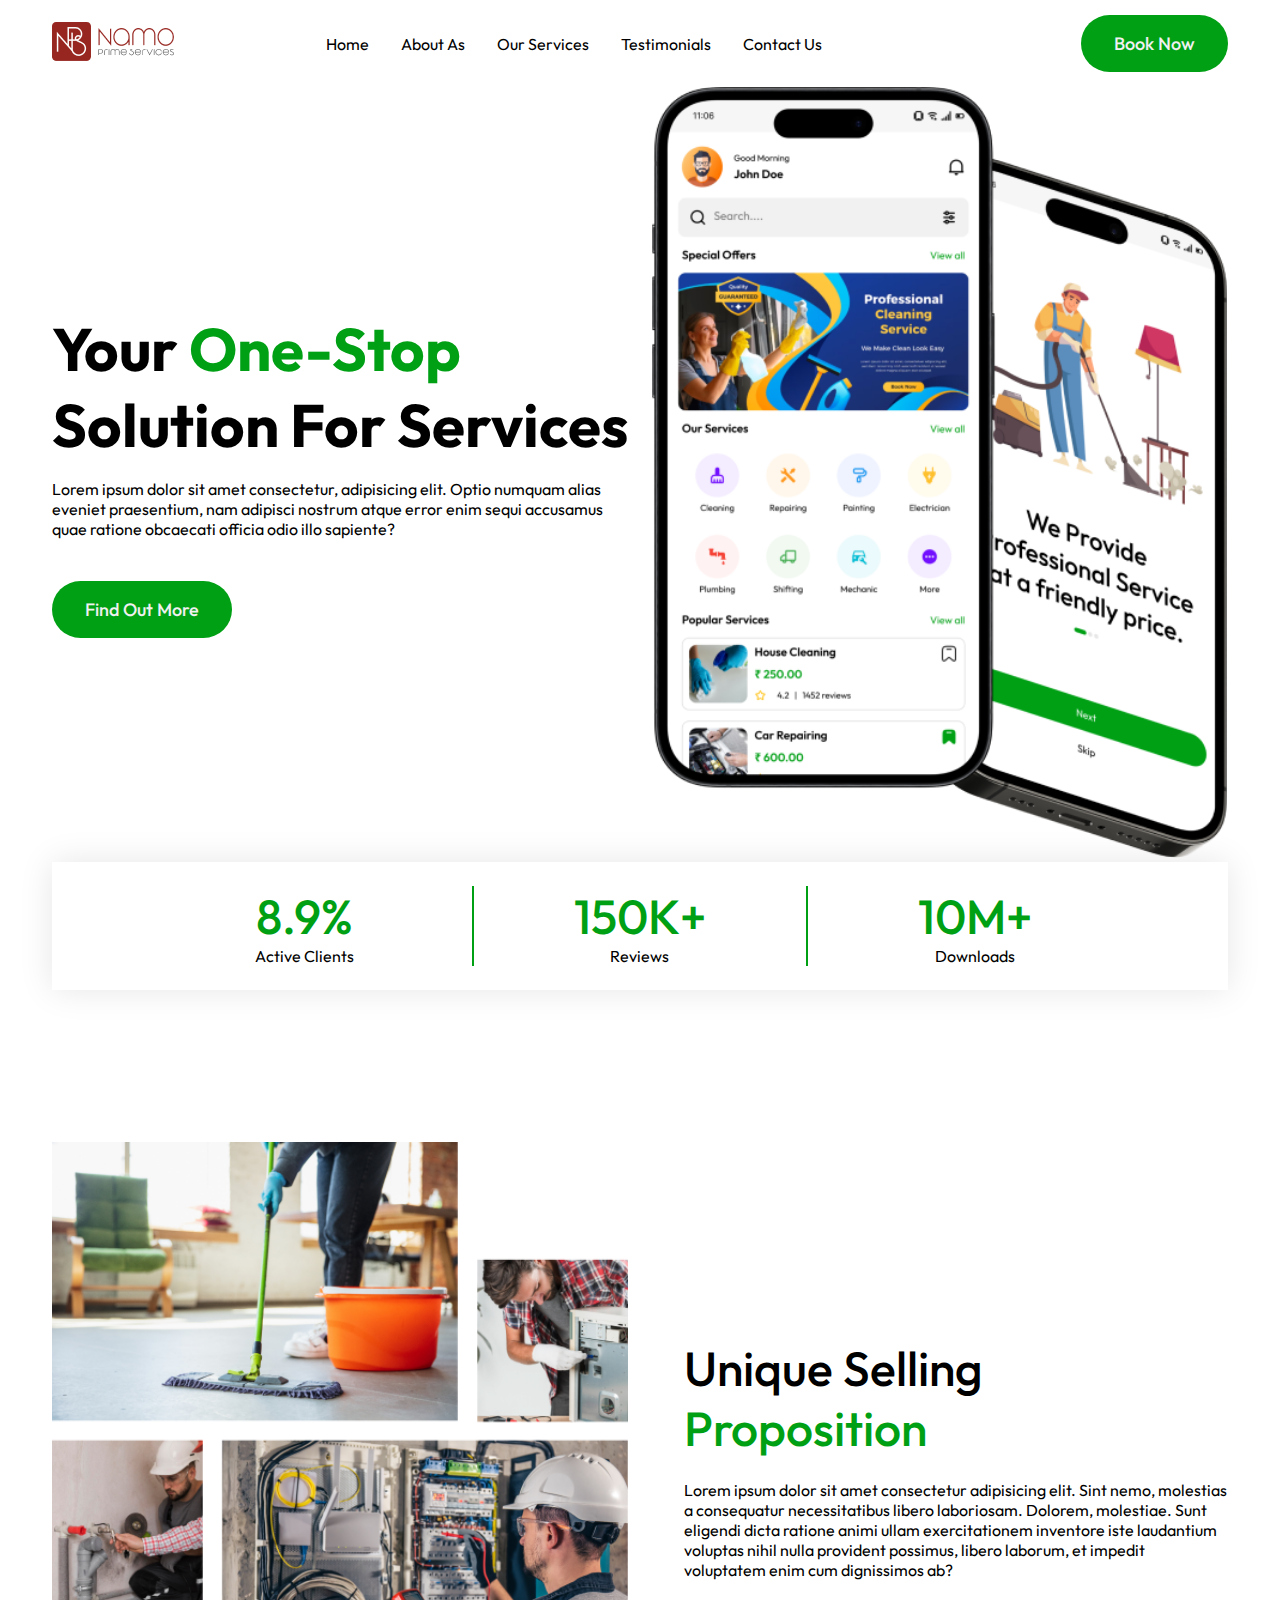
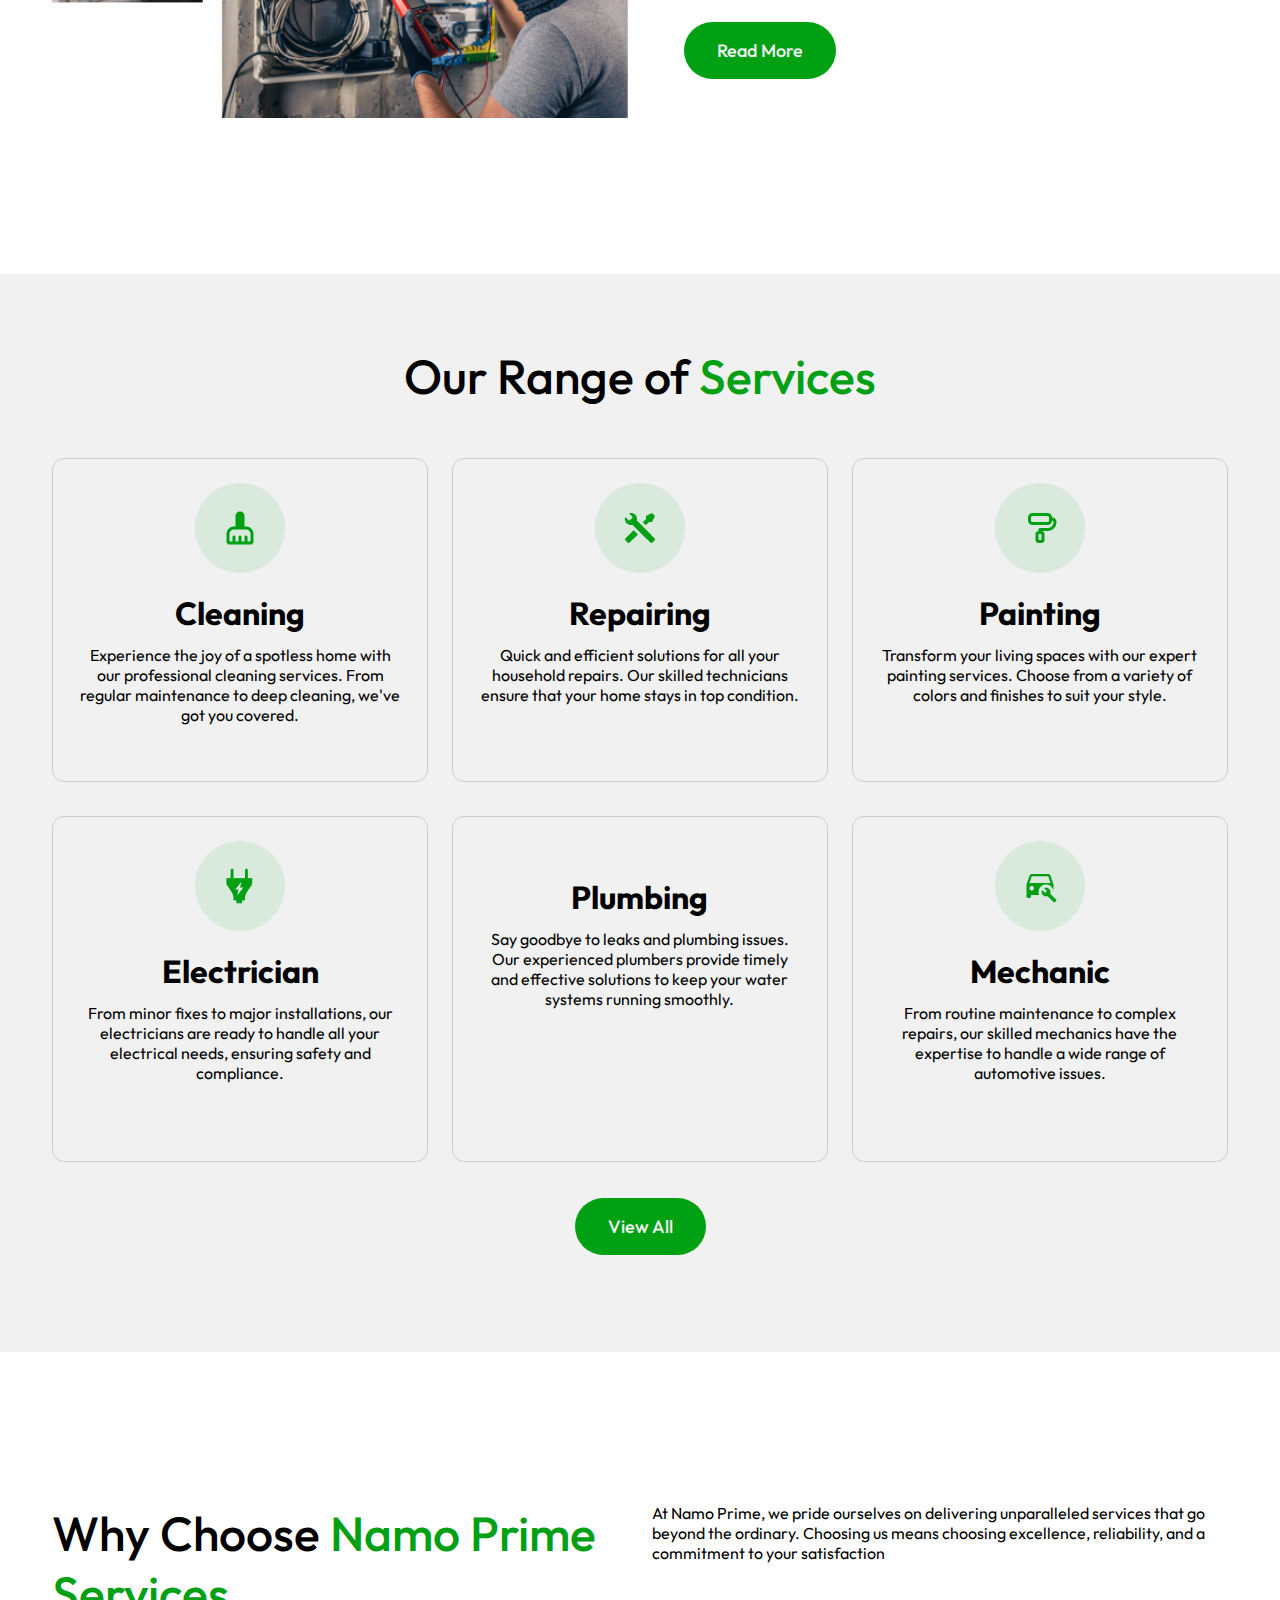
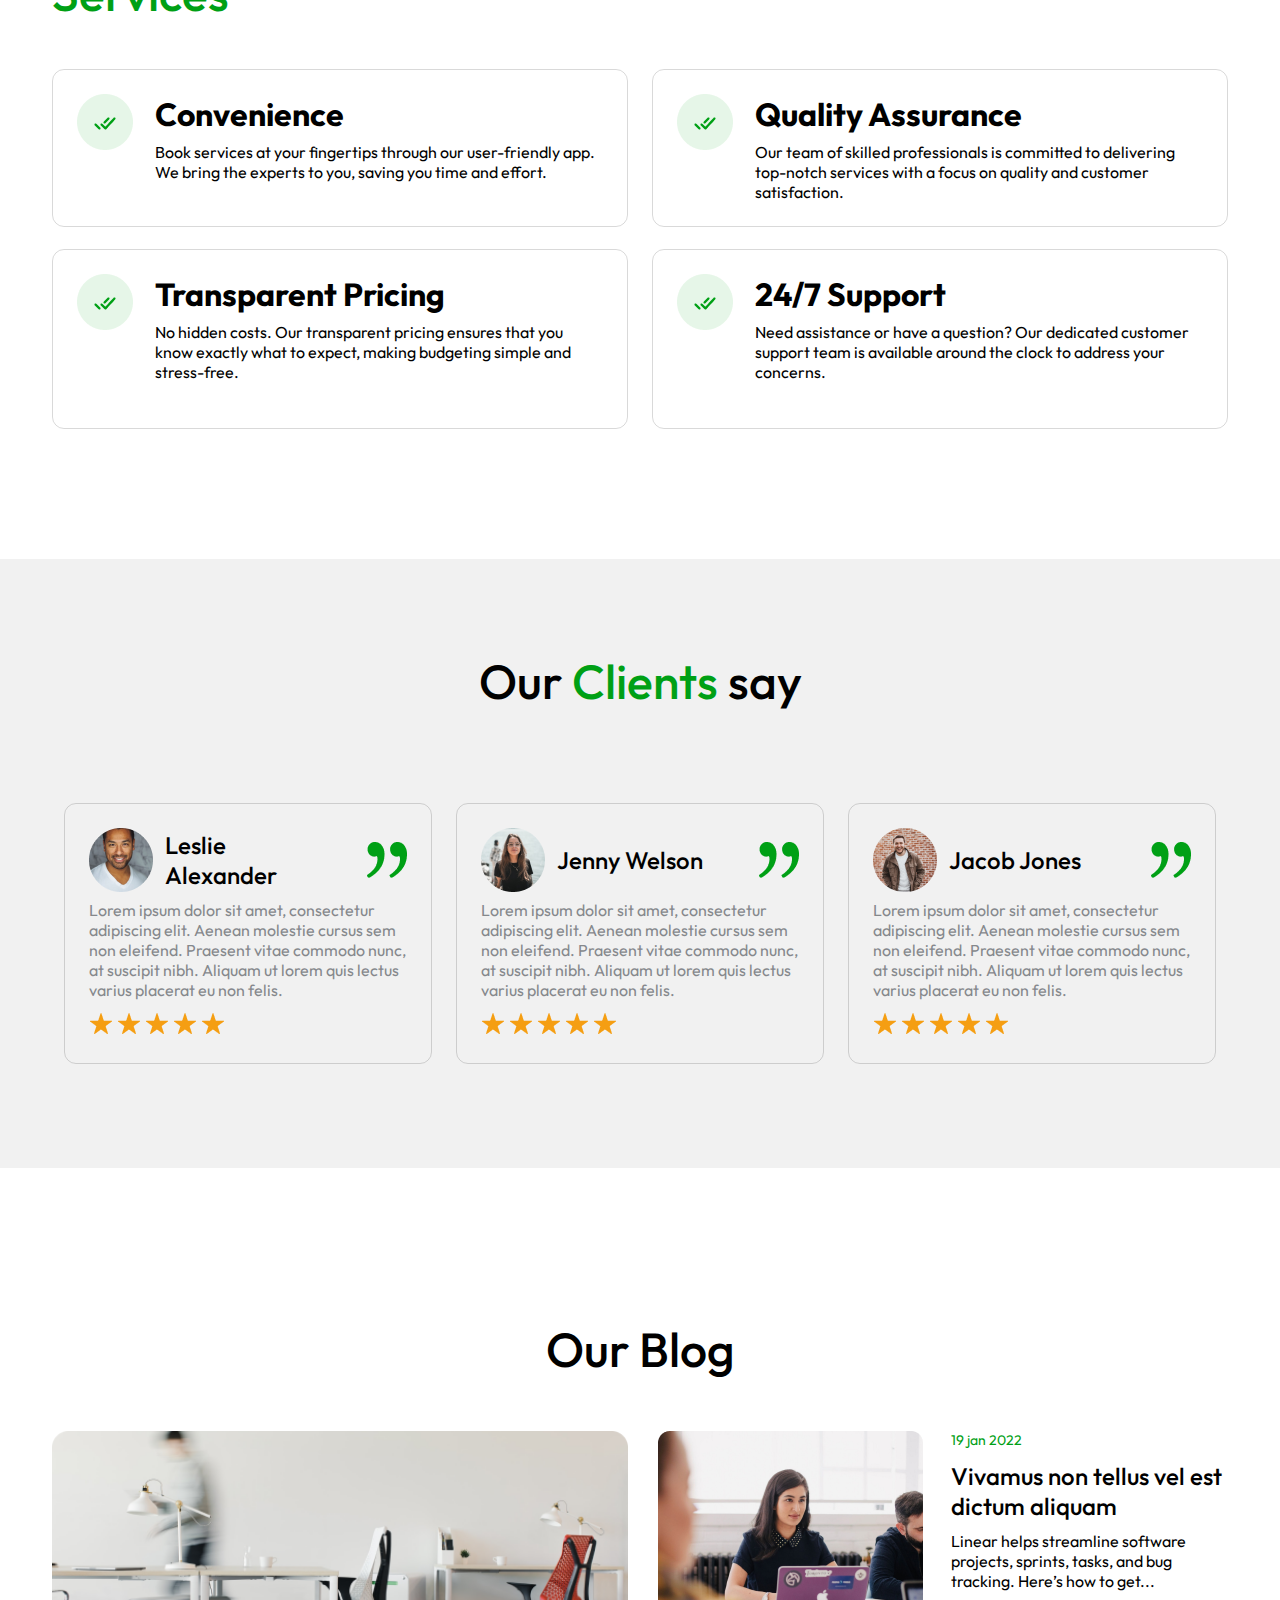
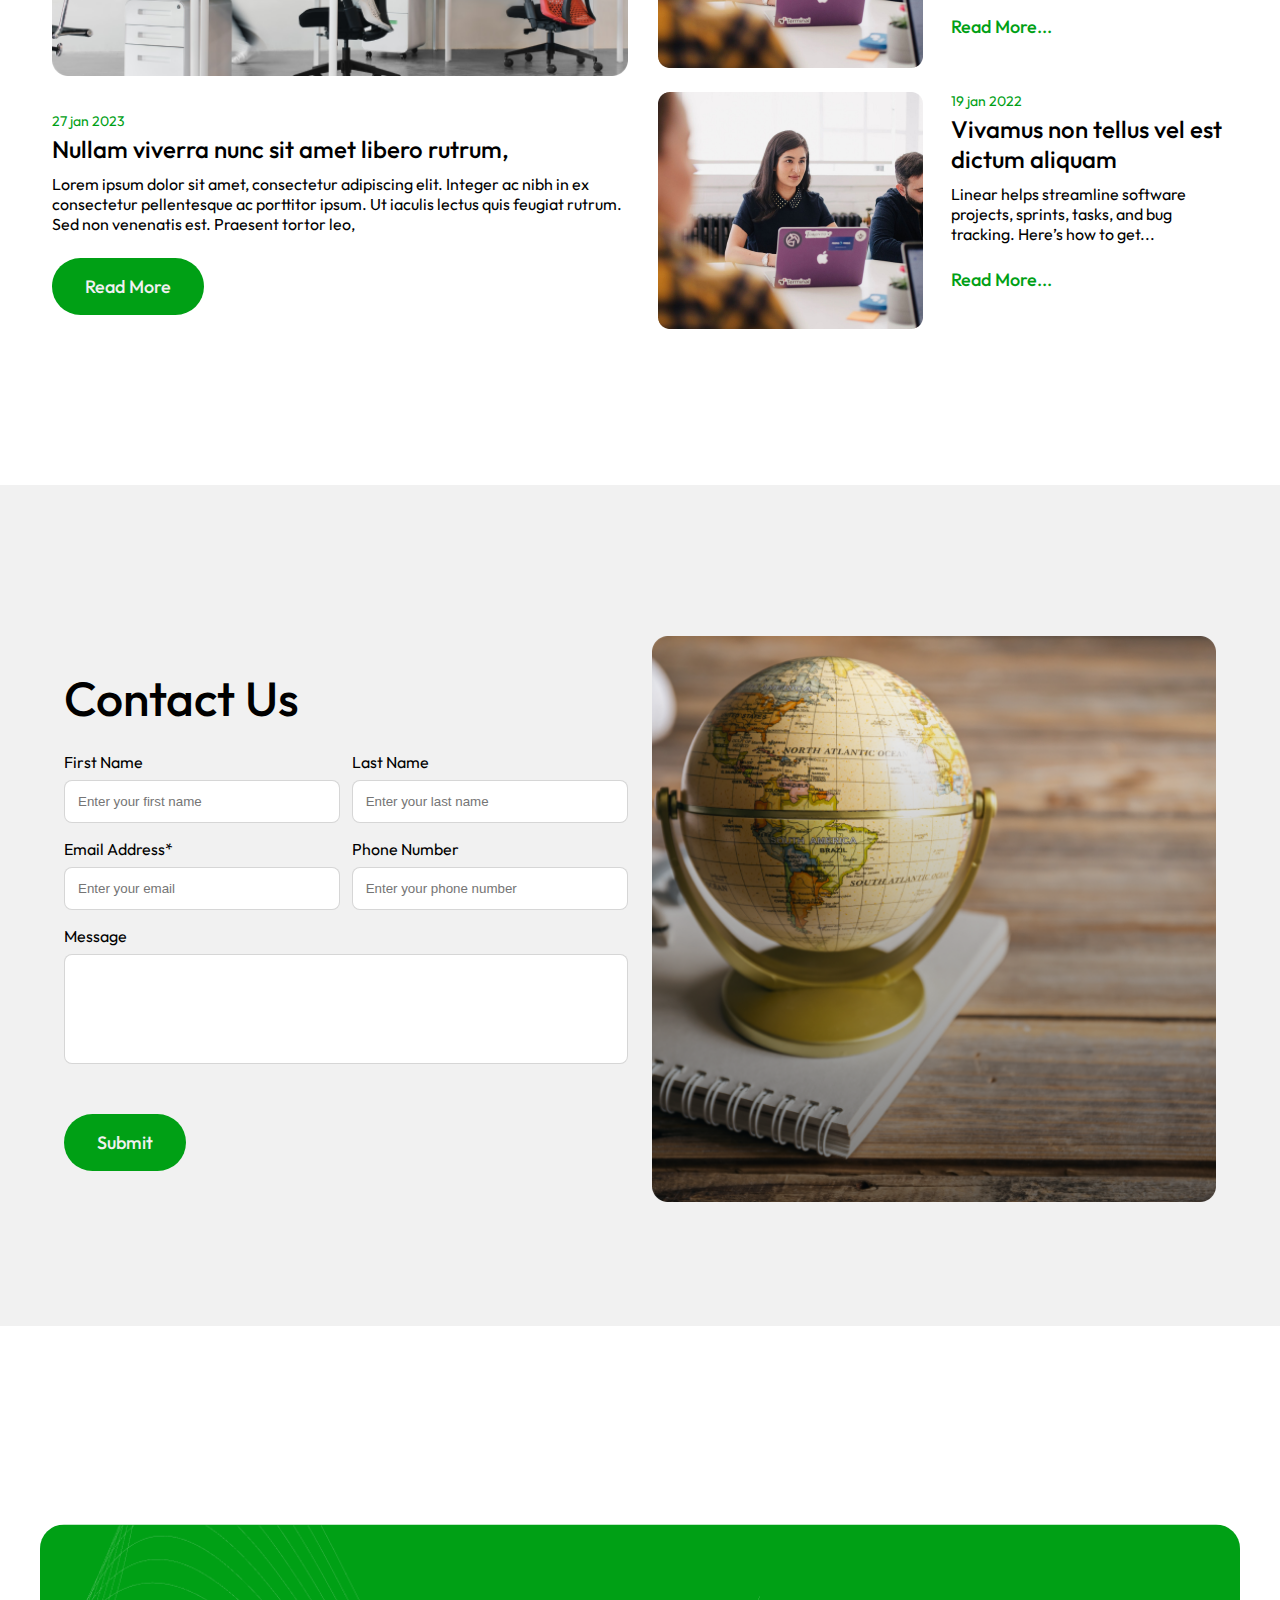
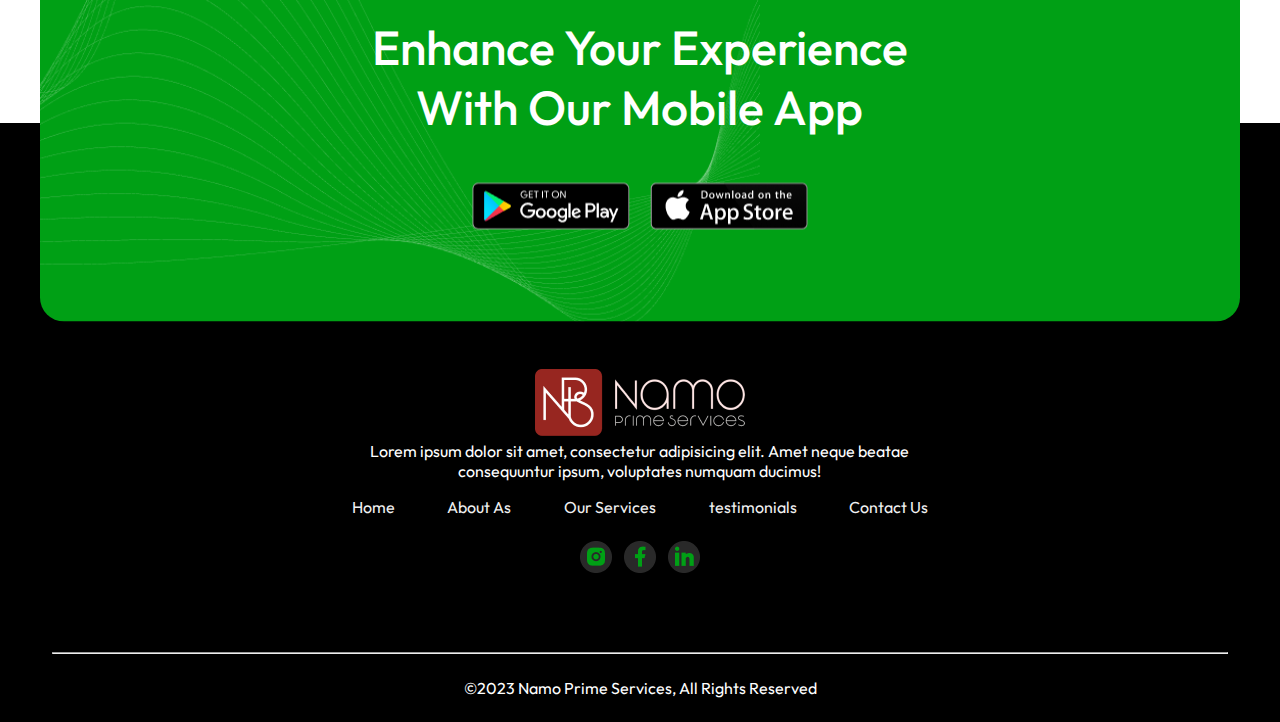
==== index1.html @ ea209b54 "responsive add" ====
<!DOCTYPE html>
<html lang="en">

<head>
    <meta charset="UTF-8">
    <meta name="viewport" content="width=device-width, initial-scale=1.0">
    <title>Landing Page Figma</title>
    
    <link rel="stylesheet" href="./media _screen.css">
    <script src="https://kit.fontawesome.com/a076d05399.js"></script>

    <link rel="stylesheet" href="./style1.css">
</head>

<body>
    <!-- ################ Navbar ####################### -->
    <div class="container">
        <nav class="navbar">
            <div><img src="./images/png/Logo.png" alt="logo img"></div>
            <input type="checkbox" id="menubar" hidden>
            <ul class="nav-items Mobile-view">
                <li class=""><a href="#" class="text-black">Home</a></li>
                <li class=""><a href="#" class="text-black">About As</a></li>
                <li class=""><a href="#" class="text-black">Our Services</a></li>
                <li class=""><a href="#" class="text-black">Testimonials</a></li>
                <li class=""><a href="#" class="text-black">Contact Us</a></li>
                <li class="grn-btn-flex d-block-992 d_none992"><a href="#" class="green_btn">Book Now</a></li>
            </ul>
            <label for="menubar" class="z-index">
                <span></span>
                <span></span>
                <span></span>
            </label>
            <div class="d_none d_block992"><a href="#" class="green_btn">Book Now</a></div>
        </nav>
        <div class="hero-section">
            <div class="row align_center  flex-md-col">
                <div class="col-12 col-lg-6 flex_md_colum ">
                    <h1 class="heading-1">Your <span class="highlight">One-Stop</span> Solution For Services</h1>
                    <p class="mt-16 mb-42">Lorem ipsum dolor sit amet consectetur, adipisicing elit. Optio numquam alias
                        eveniet
                        praesentium,
                        nam adipisci nostrum atque error enim sequi accusamus quae ratione obcaecati officia odio illo
                        sapiente?</p>
                    <div><a href="#" class="green_btn">Find Out More</a></div>

                </div>
                <div class=" col-12 col-lg-6 text-center flex_md_col">
                    <img class="w-lg-100 w-50" src="./images/png/Group 1171275201 (1).png" alt="">
                </div>
            </div>

        </div>
        <diV class="shadow p_24_80 mt-xsm-20">
            <div class="display-flex  flex-col-xsm justify-between align_center just_centre">
                <div class="width_33 text-center">
                    <p class="color-green fs-48 fw-500">8.9%</p>
                    <p>Active Clients</p>
                </div>
                <div class="width_33 text-center ">
                    <div class="border pt-xsm pb-xsm">
                        <p class="color-green fs-48 fw-500">150K+</p>
                        <p>Reviews</p>
                    </div>
                </div>
                <div class="width_33 text-center">
                    <p class="color-green fs-48 fw-500">10M+</p>
                    <p>Downloads</p>
                </div>
            </div>
        </div>

        <!-- ####################### UNIQUE SELLING PREPOSITION #################### -->
        <div class="flex-wrap-sm mt-152">
            <div class="row align_center  text-md-center  just_centre">
                <div class=" mb-lg-152 col-lg-6"><img class=" w-md-60 w-lg-100" src="./images/png/Group 2337 (1).png"
                        alt="img">
                </div>
                <div class="pl-44 col-lg-6">
                    <h1 class="fs-48 fw-500 ">Unique Selling <span class="highlight">Proposition</span> </h1>
                    <p class="mt-22 mb-42">Lorem ipsum dolor sit amet consectetur adipisicing elit. Sint nemo, molestias
                        a
                        consequatur necessitatibus libero laboriosam. Dolorem, molestiae. Sunt eligendi dicta ratione
                        animi
                        ullam exercitationem inventore iste laudantium voluptas nihil nulla provident possimus, libero
                        laborum, et impedit voluptatem enim cum dignissimos ab?</p>
                    <div><a href="#" class="green_btn">Read More</a></div>

                </div>
            </div>
        </div>
    </div>

    <!-- ############### our range of services ################## -->
    <div class="background-color pt-72 mt-md-35">
        <div class="container">
            <h1 class="fs-48 fw-500 text-center pb-52">Our Range of <span class="highlight">Services</span></h1>

            <div class="row mb-80 just_centre">
                <div class="col-12 col-md-6 col-lg-4 width_32 text-center ">
                    <div class="card card-border">
                        <img src="./images/png/Cleaning Icons.png" alt="">
                        <h1 class="fs-md-25">Cleaning</h1>
                        <p>Experience the joy of a spotless home with our professional cleaning services. From regular
                            maintenance to deep cleaning, we've got you covered.</p>
                    </div>
                </div>
                <div class="col-12 col-md-6 col-lg-4 width_32 text-center ">
                    <div class="card card-border">
                        <img src="./images/png/Repairing Icons.png" alt="">
                        <h1 class="fs-md-25">Repairing</h1>
                        <p>Quick and efficient solutions for all your household repairs. Our skilled technicians ensure
                            that your home stays in top condition.</p>
                    </div>
                </div>


                <div class=" col-12 col-md-6 col-lg-4 width_32 text-center ">
                    <div class="card card-border">
                        <img src="./images/png/Painting Icons.png" alt="">
                        <h1 class="fs-md-25">Painting</h1>
                        <p>Transform your living spaces with our expert painting services. Choose from a variety of
                            colors and finishes to suit your style.</p>
                    </div>
                </div>
                <div class="col-12 col-md-6 col-lg-4 width_32 text-center ">
                    <div class="card card-border mt-lg-22">
                        <img src="./images/png/Electrician Icons.png" alt="">
                        <h1 class="fs-md-25">Electrician</h1>
                        <p>From minor fixes to major installations, our electricians are ready to handle all your
                            electrical needs, ensuring safety and compliance.</p>
                    </div>
                </div>
                <div class="col-12 col-md-6 col-lg-4 width_32 text-center ">
                    <div class="card card-border mt-lg-22">
                        <img src="./images/png/plumbing Icons.png" alt="">
                        <h1 class="fs-md-25">Plumbing</h1>
                        <p>Say goodbye to leaks and plumbing issues. Our experienced plumbers provide timely and
                            effective solutions to keep your water systems running smoothly.</p>
                    </div>
                </div>
                <div class=" col-12 col-md-6 col-lg-4 width_32 text-center ">
                    <div class="card card-border mt-lg-22">
                        <img src="./images/png/Mechanic Icons.png" alt="">
                        <h1 class="fs-md-25">Mechanic</h1>
                        <p>From routine maintenance to complex repairs, our skilled mechanics have the expertise to
                            handle a wide range of automotive issues.</p>
                    </div>

                </div>
                <div class="text-center mb-45 mt-46 pb-52 "><a href="#" class="green_btn ">View All</a></div>
            </div>
        </div>
    </div>
       <!-- WHY Choose Namo Prime Services -->

    <div class="mt-lg-151 mb-lg-152 mb-md-sm-15">
        <div class="container">
            <div class="row text-md-center">
                <div class="col-lg-6">
                    <h1 class="fw-500 fs-48 col-12">Why Choose <span class="highlight">Namo Prime Services</span></h1>
                </div>
                <div class="col-lg-6 col-12____">
                    <p class="fs-16 ">At Namo Prime, we pride ourselves on delivering unparalleled services that go
                        beyond the ordinary. Choosing us means choosing excellence, reliability, and a commitment to
                        your satisfaction</p>
                </div>
            </div>
            <div class="row mt-46 ">
                <div class="col-12 col-lg-6">
                    <div class="display-flex card-border box ">
                        <div><img src="./images/png/right icons.png" alt=""></div>
                        <div class="ml_22 ">
                            <h1>Convenience</h1>
                            <p class=" mt-8">Book services at your fingertips through our user-friendly app. We
                                bring the experts to you, saving you time and effort.</p>
                        </div>
                    </div>
                </div>
                <div class=" col-12 col-lg-6">
                    <div class="display-flex card-border box">
                        <div><img src="./images/png/right icons.png" alt=""></div>
                        <div class="ml_22">
                            <h1>Quality Assurance</h1>
                            <p class="mt-8">Our team of skilled professionals is committed to delivering top-notch
                                services with a focus on quality and customer satisfaction.</p>
                        </div>
                    </div>
                </div>
                <div class=" col-12 col-lg-6">
                    <div class="display-flex card-border box mt-22">
                        <div><img src="./images/png/right icons.png" alt=""></div>
                        <div class="ml_22">
                            <h1>Transparent Pricing</h1>
                            <p class=" mt-8">No hidden costs. Our transparent pricing ensures that you know exactly
                                what
                                to expect, making budgeting simple and stress-free.</p>
                        </div>
                    </div>
                </div>
                <div class="col-12 col-lg-6">
                    <div class="display-flex card-border box mt-22 ">
                        <div><img src="./images/png/right icons.png" alt=""></div>
                        <div class="ml_22">
                            <h1>24/7 Support</h1>
                            <p class=" mt-8">Need assistance or have a question? Our dedicated customer support team
                                is
                                available around the clock to address your concerns.</p>
                        </div>
                    </div>
                </div>
            </div>
        </div>
    </div>
    <!-- ----------------OUR CLIENT SAY-------- -->

    <div class="background-color">
        <div class="container pt-lg-92 pb-92 mt-md-50 ">
            <div class=" text-center pb-lg-92 pt-md-25 pb-md-25">
                <h1 class="fw-500 fs-48">Our <span class="highlight">Clients</span> say</h1>
            </div>
            <div class="row just_centre margin-auto" >
                <div class="col-md-6 col-lg-4 ">

                    <div class=" card-border box ">
                        <div class="display-flex justify-between align_center">
                            <div class="display-flex width_70 align_center">
                                <img src="./images/png/Ellipse 70.png" alt="">
                                <div>
                                    <h1 class="ml-12 fs-24 fw-500">Leslie Alexander</h1>
                                </div>
                            </div>
                            <img src="./images/png/Vector.png" alt="">

                        </div>
                        <p class="mt-8 para_text_color">Lorem ipsum dolor sit amet, consectetur adipiscing elit.
                            Aenean
                            molestie cursus sem
                            non
                            eleifend.
                            Praesent vitae commodo nunc, at suscipit nibh. Aliquam ut lorem quis lectus varius
                            placerat
                            eu
                            non
                            felis.</p>
                        <div class="mt-12"><img src="./images/png/5star icon.png" alt=""></div>
                    </div>

                </div>
                <div class="col-md-6 col-lg-4 mt-xsm-sm-16 ">

                    <div class="card-border box  ">
                        <div class="display-flex justify-between align_center">
                            <div class="display-flex width_70 align_center ">
                                <img src="./images/png/jeny welson icon.png" alt="">
                                <div>
                                    <h1 class="ml-12 fs-24 fw-500">Jenny Welson</h1>
                                </div>
                            </div>
                            <img src="./images/png/Vector.png" alt="">

                        </div>
                        <p class="mt-8 para_text_color">Lorem ipsum dolor sit amet, consectetur adipiscing elit.
                            Aenean
                            molestie cursus sem
                            non
                            eleifend.
                            Praesent vitae commodo nunc, at suscipit nibh. Aliquam ut lorem quis lectus varius
                            placerat eu
                            non
                            felis.</p>
                        <div class="mt-12"><img src="./images/png/5star icon.png" alt=""></div>



                    </div>

                </div>
                <div class="col-md-6 col-lg-4 mt-xsm-sm-16">

                    <div class="card-border box ">
                        <div class="display-flex justify-between align_center">
                            <div class="display-flex width_70 align_center">
                                <img src="./images/png/jacob jones icon.png" alt="">
                                <div>
                                    <h1 class="ml-12 fs-24 fw-500">Jacob Jones</h1>
                                </div>
                            </div>
                            <img src="./images/png/Vector.png" alt="">

                        </div>
                        <p class="mt-8 para_text_color">Lorem ipsum dolor sit amet, consectetur adipiscing elit.
                            Aenean
                            molestie cursus sem
                            non
                            eleifend.
                            Praesent vitae commodo nunc, at suscipit nibh. Aliquam ut lorem quis lectus varius
                            placerat eu
                            non
                            felis.</p>
                        <div class="mt-12"><img src="./images/png/5star icon.png" alt=""></div>
                    </div>

                </div>
            </div>
        </div>
    </div>
    <div>
        <!-- ############### OUR BLOG #################### -->
        <div class="container mt-md-25 mt-lg-151">
            <div>
                <h1 class="fs-48 fw-500 text-center pb-52">Our Blog</h1>
            </div>

            <div class="row justify-between">
                <div class="col-12 col-lg-6">
                    <div><img  class="w-lg-100 w-md-95" src="./images/png/office Image.png" alt=""></div>
                    <div class="pt-32 text-md-center">
                        <p class="fs-14 fw-400"><span class="highlight">27 jan 2023</span></p>
                        <h1 class="fw-500 fs-24 pt-4">Nullam viverra nunc sit amet libero rutrum,</h1>
                        <p class="pt-10">Lorem ipsum dolor sit amet, consectetur adipiscing elit. Integer ac nibh in
                            ex
                            consectetur pellentesque ac porttitor ipsum. Ut iaculis lectus quis feugiat rutrum. Sed
                            non
                            venenatis est. Praesent tortor leo,</p>
                        <div><a href="#" class="green_btn mt-24">Read More</a></div>
                    </div>
                </div>
                <div class=" col-12 col-lg-6 mb-lg-152">
                    <div class="display-flex mt-md-16 flex-wrap-md just_centre">
                        <div class="w-sm-48 align_center justify-between text-center"><img src="./images/png/working lady icon.png" alt="">
                        </div>
                        <div class=" w-sm-48 ml_22 align_center  text-xsm-center">
                            <p class="fs-14 fw-400 width_48"><span class="highlight">19 jan 2022</span></p>
                            <h1 class="fw-500 fs-24 mt-12">Vivamus non tellus vel est dictum aliquam</h1>
                            <p class="pt-10">Linear helps streamline software projects, sprints, tasks, and bug
                                tracking.
                                Here’s
                                how to get...</p>
                            <div>
                                <p class=" color-green fs-18 fw-500 mt-24">Read More...</p>
                            </div>

                        </div>
                    </div>
                    <div class="display-flex mt-20 just_centre flex-wrap-md">
                        <div class=" w-sm-48 align_center text-center"><img src="./images/png/working lady icon.png" alt="">
                        </div>
                        <div class=" w-sm-48 ml_22 align_center text-xsm-center">
                            <p class="fs-14 fw-400 width_48"><span class="highlight">19 jan 2022</span></p>
                            <h1 class="fw-500 fs-24 pt-4">Vivamus non tellus vel est dictum aliquam</h1>
                            <p class="pt-10">Linear helps streamline software projects, sprints, tasks, and bug
                                tracking.
                                Here’s
                                how to get...</p>
                            <div>
                                <p class=" color-green fs-18 fw-500 mt-24">Read More...</p>
                            </div>

                        </div>
                    </div>
                </div>
            </div>
            <div>

            </div>
        </div>
        <!-- ----------------HTML FORM---------------- -->
        <div class="background-color">
            <div class="container pt-lg-151 pb-lg-124 pb-md-25">
                <div class="mt-24 row justify-between align_center just_centre margin-auto">
                    <form class="col-lg-6 mb-md-sm-15" action="">
                        <h1 class="fs-48 fw-500 text-md-center mt-md-16">Contact Us</h1>
                        <div class="display-flex flex-wrap justify-between mt-24">
                            <div class="width_48"><label for="fname">First Name</label><br>
                                <input class="mt-8 w_100 color-white form-border p_13 border-radius" type="text"
                                    name="fname" id="fname" placeholder="Enter your first name">
                            </div>
                            <div class="width_48">
                                <label for="lname">Last Name</label><br>
                                <input class=" mt-8 color-white w_100 form-border p_13 border-radius" type="text"
                                    name="lname" id="lname" placeholder="Enter your last name">
                            </div>
                            <div class="width_48 mt-16">
                                <label for="email">Email Address*</label><br>
                                <input class="mt-8 color-white w_100 form-border p_13 border-radius" type="email"
                                    name="email" id="email" placeholder="Enter your email " required>
                            </div>
                            <div class="width_48 mt-16">
                                <label for="phoneN">Phone Number</label><br>
                                <input class="mt-8 color-white w_100 form-border p_13 border-radius" type="email"
                                    name="phoneN" id="phoneN" placeholder="Enter your phone number ">
                            </div>
                        </div>
                        <div class="mt-16 ">
                            <p>Message</p>
                            <textarea name="" id=""
                                class="mt-8 form-border color-white w_100 height-110 resize-none border-radius"></textarea>
                        </div>
                        <div class="display-flex justify-center justify-lg-start">
                        <a href="" class="green_btn mt-46">Submit</a>
                    </div>
                    </form>
                    <img class="col-lg-6 w-md-95" src="./images/png/glob image.png" alt="img">
                </div>
            </div>
        </div>
        <div class="container background-green pt-92 pb-92 radius-24 transform50 mt-md-100">
            <div class="width_48 margin-auto">
                <h1 class="text-center fs-48 fw-500 text-white mt-md-90 ">Enhance Your Experience With Our Mobile App</h1>
            </div>
            <div class="display-flex justify-center gap-20 mt-46 "><img class="w-xsm-28" src="./images/png/google play icon.png" alt="">
                <img class="w-xsm-28" src="./images/png/app store icon.png" alt="">
            </div>
        </div>
        <!-- -----------------NAV ITEMS---------------------- -->
        <div class="background-black pt-245">
            <div class="container mt-xsm-20">
                <div class="margin-auto width_48 ">
                    <div class="text-center">
                        <img class="w-xsm-70" src="./images/png/logo-2.png" alt="">
                        <p class="text-white fs-16">Lorem ipsum dolor sit amet, consectetur adipisicing elit. Amet
                            neque
                            beatae consequuntur ipsum, voluptates numquam ducimus!</p>
                        <ul class="display-flex justify-between fs-16 mt-16 pb-24 w-md-100 flex-col-sm ">
                            <li class="mb-sm-10"><a class="text-whitef1" href="#">Home</a></li>
                            <li class="mb-sm-10"><a class="text-whitef1" href="#">About As</a></li>
                            <li class="mb-sm-10"><a class="text-whitef1" href="#">Our Services</a></li>
                            <li class="mb-sm-10"><a class="text-whitef1" href="#">testimonials</a></li>
                            <li class="mb-sm-10"><a class="text-whitef1" href="#">Contact Us</a></li>
                        </ul>
                        <div class="display-flex justify-center gap-12">
                            <img src="./images/png/insta icon.png" alt="">
                            <img src="./images/png/facebook icon.png" alt="">
                            <img src="./images/png/linkdin icon.png" alt="">
                        </div>
                    </div>
                </div>
                <hr class="container color-green mt-79">

                <p class="text-white text-center mt-24 pb-24">©2023 Namo Prime Services, All Rights Reserved</p>

            </div>

        </div>
    </div>
</body>

</html>
---- media _screen.css ----
@media(max-width:992px) {
    .d_none {
        display: none !important;
    }
    .d-block-992{
        display: block !important;
    }

    label[for="menubar"] {
        display: flex;
        width: 30px;
        height: 25px;
        flex-direction: column;
        position: relative;
        z-index: 3;
        cursor: pointer;
        justify-content: space-between;
    }

    label[for="menubar"]>span {
        display: flex;
        width: 100%;
        height: 4px;
        border-radius: 3px;
        background-color: #000;
        justify-content: space-between;
        cursor: pointer;

    }

    .z-index {
        z-index: 1;
    }

    ul.Mobile-view {
        
        justify-content: center;
        align-items: center;
        position: fixed;
        top: 0px;
        left: -100%;
        width: 100%;
        height: 100%;
        background-color: lightgreen;
        color: white;
        flex-direction: column;
        z-index: 2;
        transition: all 200ms linear;
    }

    input[type="checkbox"][id="menubar"]:checked+ul.Mobile-view {
        left: 0;
    }

    .col-12 {
        width: 100%;
        padding-left: 12px;
        padding-bottom: 12px;
    }

    .w-50 {
        width: 50%;
    }

    .w-md-60 {
        width: 60%;
    }

    .text-md-center {
        text-align: center ;
    }

    .hero-section {
        display: flex;
        align-items: center;
        flex-direction: column-reverse;
        text-align: center;
    }

    .mt-md-35 {
        margin-top: 35px;
    }

    .flex-md-col {
        flex-direction: column-reverse !important;
    }

    .fs-md-25 {
        font-size: 25px;
    }

    .w-md-95 {
        width: 95%;
    }

    .mt-md-16 {
        margin-top: 16px;
    }

    .mb-md-16 {
        margin-bottom: 16px;
    }

    .mb-md-sm-15 {
        margin-bottom: 15px;
    }
    .mt-md-25{
        margin-top: 25px !important;
    }
    .mt-md-50{
        margin-top: 50px !important;
    }
    .pt-md-25{
        padding-top: 25px;
    }
    .pb-md-25{
        padding-bottom: 25px;
    }
    .mt-md-100{
        margin-top: -100px !important;
    }

}

@media (max-width:576px) {
    .fs-14 {
        font-size: 14px;
    }

    .fs-24 {
        font-size: 24px;
    }

    .fs-16 {
        font-size: 16px;
    }

    .fs-48 {
        font-size: 25px;
    }

    .fs-18 {
        font-size: 18px;
    }

    .heading-1 {
        font-size: 30px;
        font-weight: 700;
    }

    .hero-section {
        display: flex;
        align-items: center;
        flex-direction: column-reverse;
    }

    .hero-section .w_50 {
        width: 100%;
    }

    .text_ctr_576sm {
        text-align: center;
    }

    .p_24_80 {
        padding: 20px;
    }

    .flex-col-xsm {
        flex-direction: column;
    }

    .border {
        border-left: 2px solid transparent !important;
        border-right: 2px solid transparent !important;
    }

    .pt-xsm {
        padding-top: 20px;
    }

    .pb-xsm {
        padding-bottom: 20px;
    }

    .mt-xsm-20 {
        margin-top: 20px !important;
    }

    .flex-wrap-md {
        flex-wrap: wrap;
    }

    .text-xsm-center {
        text-align: center;
    }

    .w-xsm-28 {
        width: 28%;
    }

    .w-xsm-70 {
        width: 70%;
    }


}

@media (max-width:768px) {
    .mt-xsm-sm-16 {
        margin-top: 16px;
    }

    .flex-col-sm {
        flex-direction: column;
    }

    .mb-sm-10 {
        margin-bottom: 10px;
    }
}

@media (min-width:576px) {
    .fs-14 {
        font-size: 14px;
    }

    .fs-24 {
        font-size: 24px;
    }

    .fs-16 {
        font-size: 16px;
    }

    .fs-48 {
        font-size: 40px;
    }

    .fs-18 {
        font-size: 18px;
    }

    .heading-1 {
        font-size: 40px;
        font-weight: 700;
    }
    .container .hero-section .w_50 {
        width: 100%;
    }

    .text_ctr_576sm {
        text-align: center;
    }

    .p_24_80 {
        padding: 24px;
    }

    .mt-xsm-sm {
        margin-top: 20px;
    }

    .border {
        border-left: 2px solid #00A015;
        border-right: 2px solid #00A015;
    }

    .w-80-sm {
        width: 100%;
    }

    .w-sm-48 {
        width: 49%;
    }



}

@media (min-width:768px) {
    .fs-14 {
        font-size: 14px;
    }

    .fs-24 {
        font-size: 24px;
    }

    .fs-16 {
        font-size: 16px;
    }

    .fs-48 {
        font-size: 48px;
    }

    .fs-18 {
        font-size: 18px;
    }

    .heading-1 {
        font-size: 45px;
        font-weight: 700;
    }

    .container .hero-section .w_50 {
        width: 50%;
    }

    .text_ctr_576sm {
        text-align: start;
    }

    .p_24_80 {
        padding: 24px 80px;
    }

    .col-md-6 {
        width: 50%;
        padding-left: 12px;
        padding-bottom: 12px
    }

    .d-md-flex {
        display: flex;
        justify-content: center;

    }

    .flex-md-column {
        flex-direction: column;
    }

    .col-md-4 {
        width: 33.33%;
    }

}




@media (min-width:992px) {
    .fs-14 {
        font-size: 14px;
    }

    .fs-24 {
        font-size: 24px;
    }

    .fs-16 {
        font-size: 16px;
    }

    .fs-48 {
        font-size: 48px;
    }

    .fs-18 {
        font-size: 18px;
    }

    .heading-1 {
        font-size: 50px;
        font-weight: 700;
    }

    .w-lg-100 {
        width: 100%;
    }

    .d_block992 {
        display: block ;
    }

    .d_none992 {
        display: none;
    }

    .p_24_80 {
        padding: 24px 80px;
    }

    .w-80-sm {
        width: 50%;
    }

    /* .navbar .menu-btn i{
        color: #b1b1b1;
        font-size: 22px;
        display: none;
    } */
    .display-flex {
        display: flex;
    }

    .w_50 {
        width: 60%;
    }

    .hero-section {
        display: flex;
        align-items: center;
        flex-direction: row;
    }

    .col-lg-6 {
        width: 50%;
        padding-left: 12px;
        padding-right: 12px;
    }

    .col-lg-4 {
        width: 33.33%;
        padding-left: 12px;
        padding-right: 12px;
    }

    .mt-lg-22 {
        margin-top: 22px;
    }

    .mb-lg-152 {
        margin-bottom: 152px;
    }

    .pt-lg-151 {
        padding-top: 151px;
    }
    .mt-lg-151{
        margin-top: 151px !important;
    }
    .justify-lg-start{
        justify-content: start !important;
    }
    .mb-lg-152{
        margin-bottom: 152px;
    }
    .pt-lg-92{
        padding-top: 92px;
    }
    .pb-lg-92{
        padding-bottom: 92px;
    }
    .pb-lg-124{
        padding-bottom: 124px;
    }


}

@media (min-width:1200px) {
    .fs-14 {
        font-size: 14px;
    }

    .fs-24 {
        font-size: 24px;
    }

    .fs-16 {
        font-size: 16px;
    }

    .fs-48 {
        font-size: 48px;
    }

    .fs-18 {
        font-size: 18px;
    }

    .heading-1 {
        font-size: 60px;
        font-weight: 700;
    }

    .hero-section {
        display: flex;
        align-items: center;
        flex-direction: row;
    }

    .p_24_80 {
        padding: 24px 80px;
    }


}

@media (min-width:1400px) {
    .fs-14 {
        font-size: 14px;
    }

    .fs-24 {
        font-size: 24px;
    }

    .fs-16 {
        font-size: 16px;
    }

    .fs-48 {
        font-size: 48px;
    }

    .fs-18 {
        font-size: 18px;
    }

    .heading-1 {
        font-size: 60px;
        font-weight: 700;
    }

    .hero-section {
        display: flex;
        align-items: center;
        flex-direction: row;
    }

    .p_24_80 {
        padding: 24px 80px;
    }
}
---- style1.css ----
@import url('https://fonts.googleapis.com/css2?family=Outfit:wght@100..900&display=swap');

* {
    padding: 0;
    margin: 0;
    text-decoration: none;
    list-style-type: none !important;
    box-sizing: border-box !important;
}
body {
    font-family: "Outfit", sans-serif;
}
.container {
    max-width: 1200px;
    margin: auto;
    padding-left: 12px;
    padding-right: 12px;
}

.navbar {
    display: flex;
    justify-content: space-between;
    align-items: center;
    margin-top: 15px;
    margin-bottom: 15px;
}
.navbar .menu-btn i{
    color:#000;
    font-size: 22px;
    display: none;
}
.navbar .nav-items a:hover {
    color: #00A015;
}
.nav-items {
    display: flex;
    width: 50%;
    justify-content: center;
    gap: 32px;
    list-style: none;


}
.text-black{
    color: #000 !important;
}

.green_btn {
    padding: 16px 32px 16px 32px;
    background-color: #00A015;
    font-weight: 500;
    font-size: 18px;
    color: #f1f1f1;
    border-radius: 60px;
    display: inline-block;
    border: 1px solid transparent;
}
.green_btn:hover {
    color: #00A015;
    background-color: white;
    border: 1px solid #00A015;
}
.highlight {
    color: #00A015;
}
.row{
    display: flex;
    flex-direction: row;
    flex-wrap: wrap;
    margin-left: -12px;
    margin-right: -12px;
}


.align_center {
    align-items: center;
}
.w_100 {
    width: 100%;
}.text-center {
    text-align: center;
}
.mb-42 {
    margin-bottom: 42px;
}.mt-16 {
    margin-top: 16px;
}
.display-flex {
    display: flex;
}
.justify-between {
    justify-content: space-between;
}
.width_33 {
    width: 33%;
}
.just_centre{
    justify-content: center
}
.color-green {
    color: #00A015;
}
.fw-500{
    font-weight: 500;
}

.shadow {
    box-shadow: 0px 0px 32px 0px #0000001A;
}
.p_24_80{
    padding: 24px 80px;
}
.mb-152 {
    margin-bottom: 152px;
}
.w_100 {
    width: 100%;
}
.pt-32 {
    padding-top: 32px;
}
.pl-44 {
    padding-left: 44px;
}.mt-152 {
    margin-top: 152px;
}
.mt-22 {
    margin-top: 22px;
}
.col-4{
    width: 33.33%;
    padding-left: 12px;
    padding-right: 12px;

}
.pt-72 {
    padding-top: 72px;
}
.background-color {
    background-color: #f1f1f1;
}
.pb-52 {
    padding-bottom: 52px;
}
.mb-80 {
    margin-bottom: 80px;
}
.card {
    padding: 24px 25px 56px 25px;
    height: 100%;
}
.card h1 {
    padding-top: 16px;
    padding-bottom: 12px;
}

.card:hover {
    box-shadow: 0px 0px 32px 0px #00000029;

}
.card-border {
    border: 1px solid #00000026;
    border-radius: 12px;
}
.mb-45 {
    margin-bottom: 45px;
}.mt-46 {
    margin-top: 46px;
}
.box {
    padding: 24px;
    height: 100%;
}

.box:hover {
    box-shadow: 0px 0px 32px 0px #00000029;
}
.ml_22 {
    margin-left: 22px;
}
.mt-8 {
    margin-top: 8px;
}
.para_text_color {
    color: #85888C;
}
.mt-12 {
    margin-top: 12px;
}
.ml-12 {
    margin-left: 12px;
}

.width_70 {
    width: 70%;
}
.pt-92 {
    padding-top: 92px;
}
.pb-92 {
    padding-bottom: 92px;
}
.pt-151 {
    padding-top: 151px;
}
.pb-124 {
    padding-bottom: 124px;
}
.mt-24 {
    margin-top: 24px;
}
.pt-4 {
    padding-top: 4px;
}
.pt-10 {
    padding-top: 10px;
}
.flex-wrap {
    flex-wrap: wrap;
}
.width_48 {
    width: 49%;
}
.form-border {
    border: 0.5px solid #00000029
}
.color-white {
    background-color: #ffffff;
}
.border-radius {
    border-radius: 8px;
}
.p_13 {
    padding-left: 13px;
    padding-top: 13px;
    padding-bottom: 13px;
}
.height-110 {
    height: 110px;
}
.resize-none{
    resize: none;
}
.radius-24 {
    border-radius: 24px;
}
.transform50 {
    transform: translateY(50%);
}.background-green {

    background: url("./zig\ zag\ image.png"), #00A015;
    background-size: 60%;
    background-repeat: no-repeat;
}
.margin-auto {
    margin: auto;
}
.text-white {
    color: #ffffff;
}
.gap-20 {
    gap: 20px;
}
.background-black {
    background-color: black;
}
.pt-245 {
    padding-top: 245px;
}

.pb-24 {
    padding-bottom: 24px;
}
.text-whitef1 {
    color: #f1f1f1;
}
.gap-12 {
    gap: 12px;
}
.mt-79 {
    margin-top: 79px;
}
.justify-center {
    justify-content: center;
}
.mt-20 {
    margin-top: 20px;
}
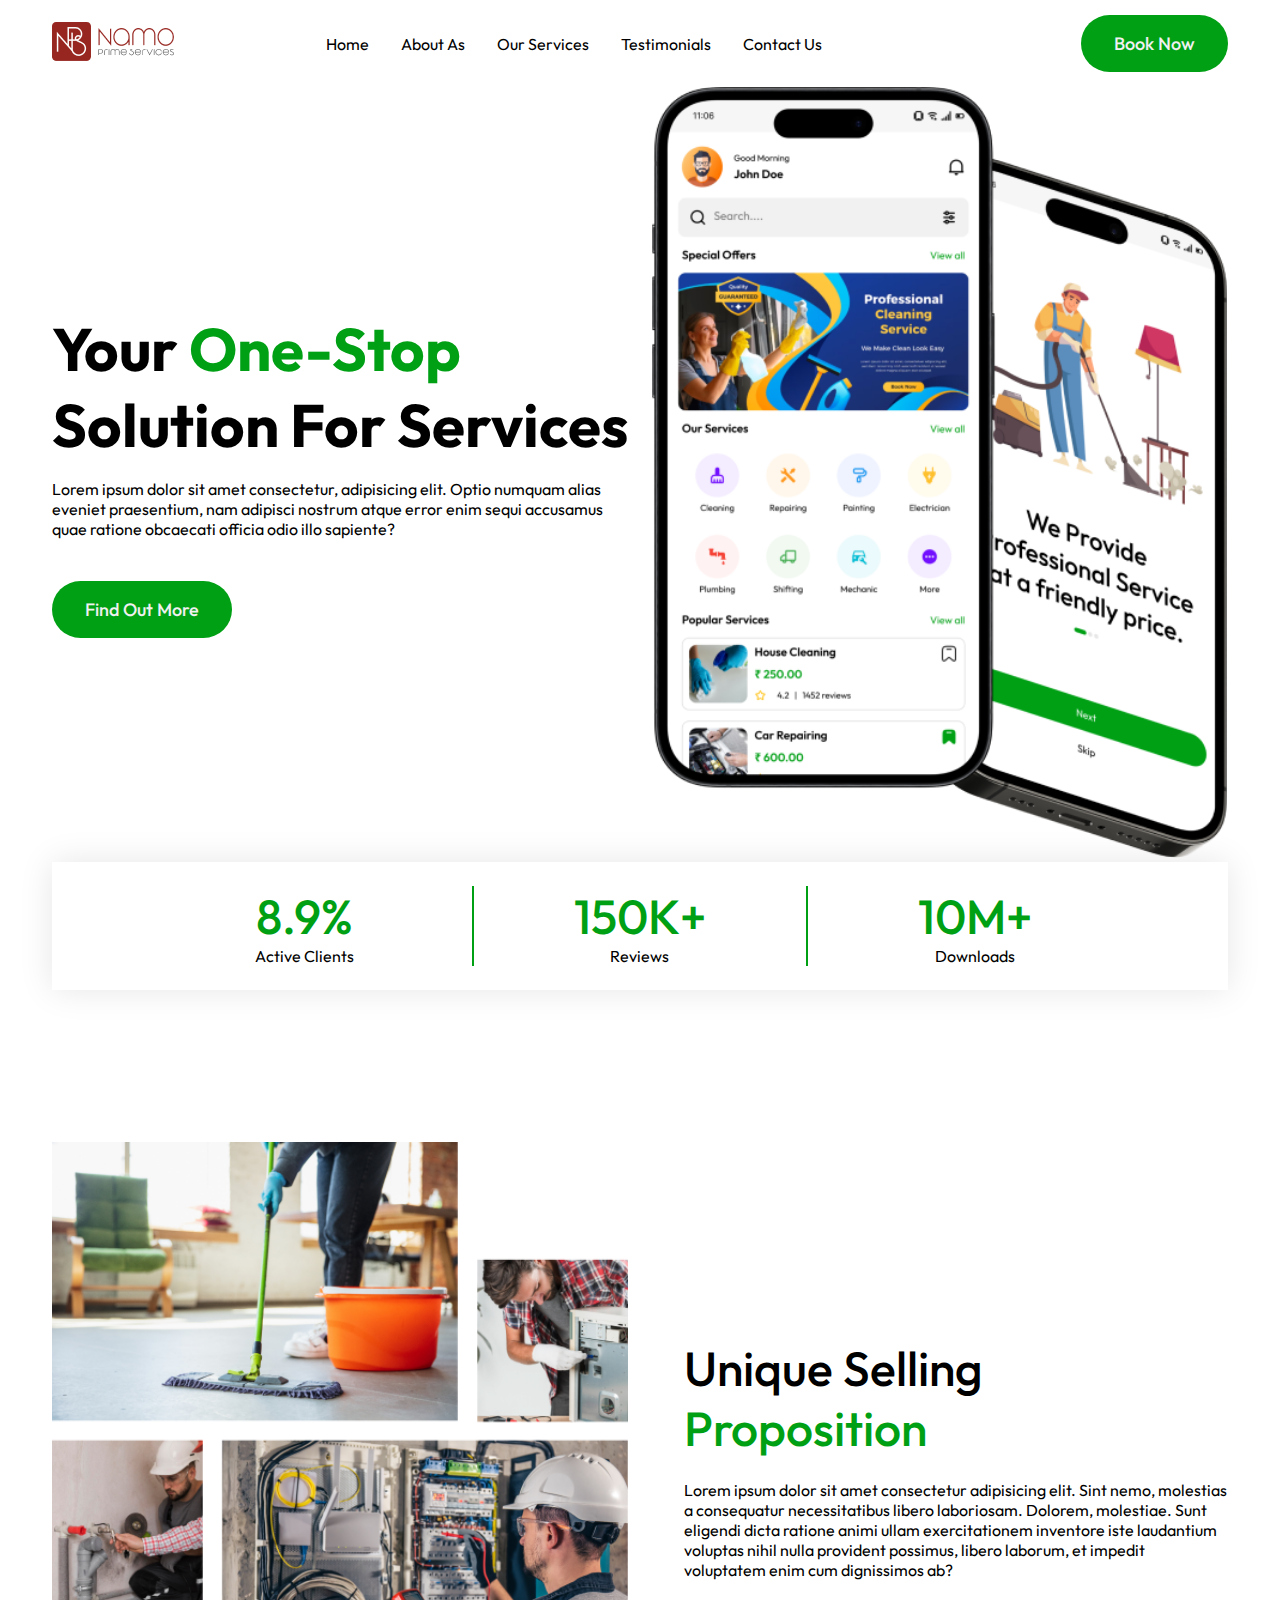
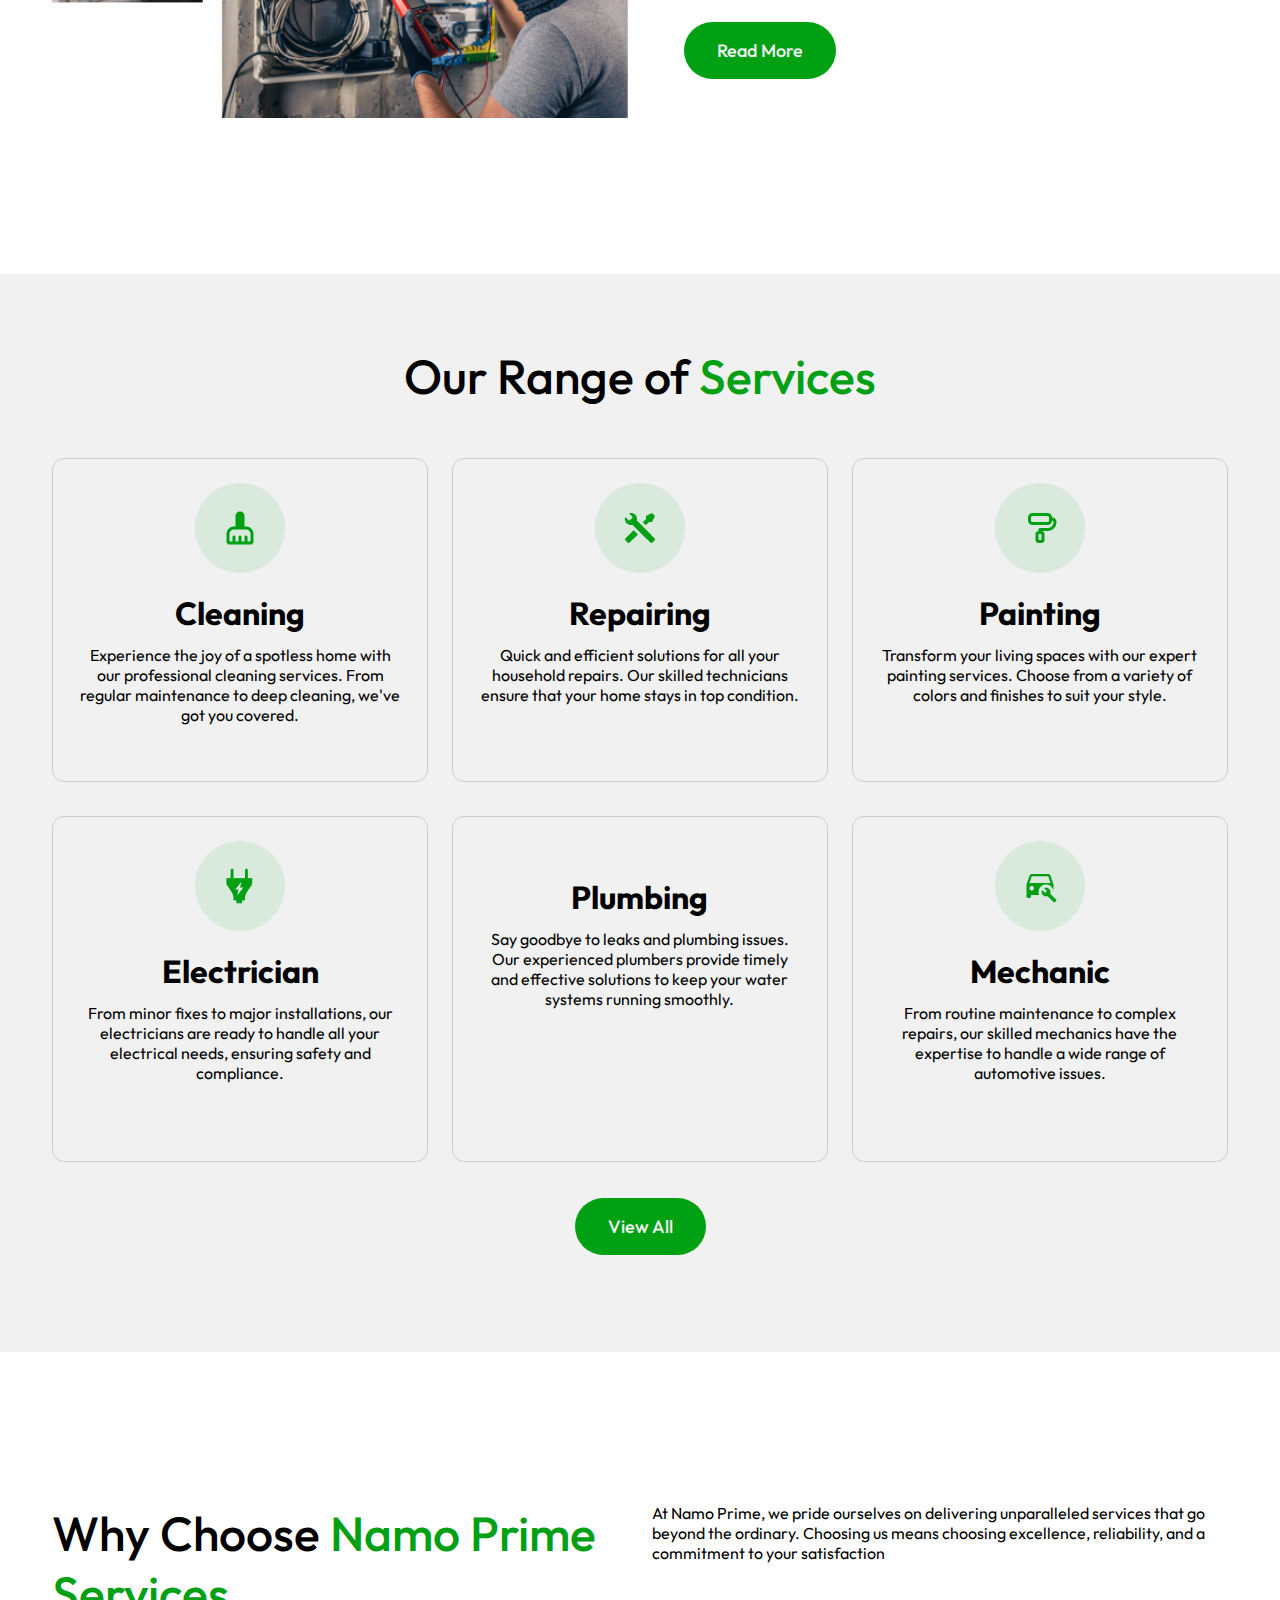
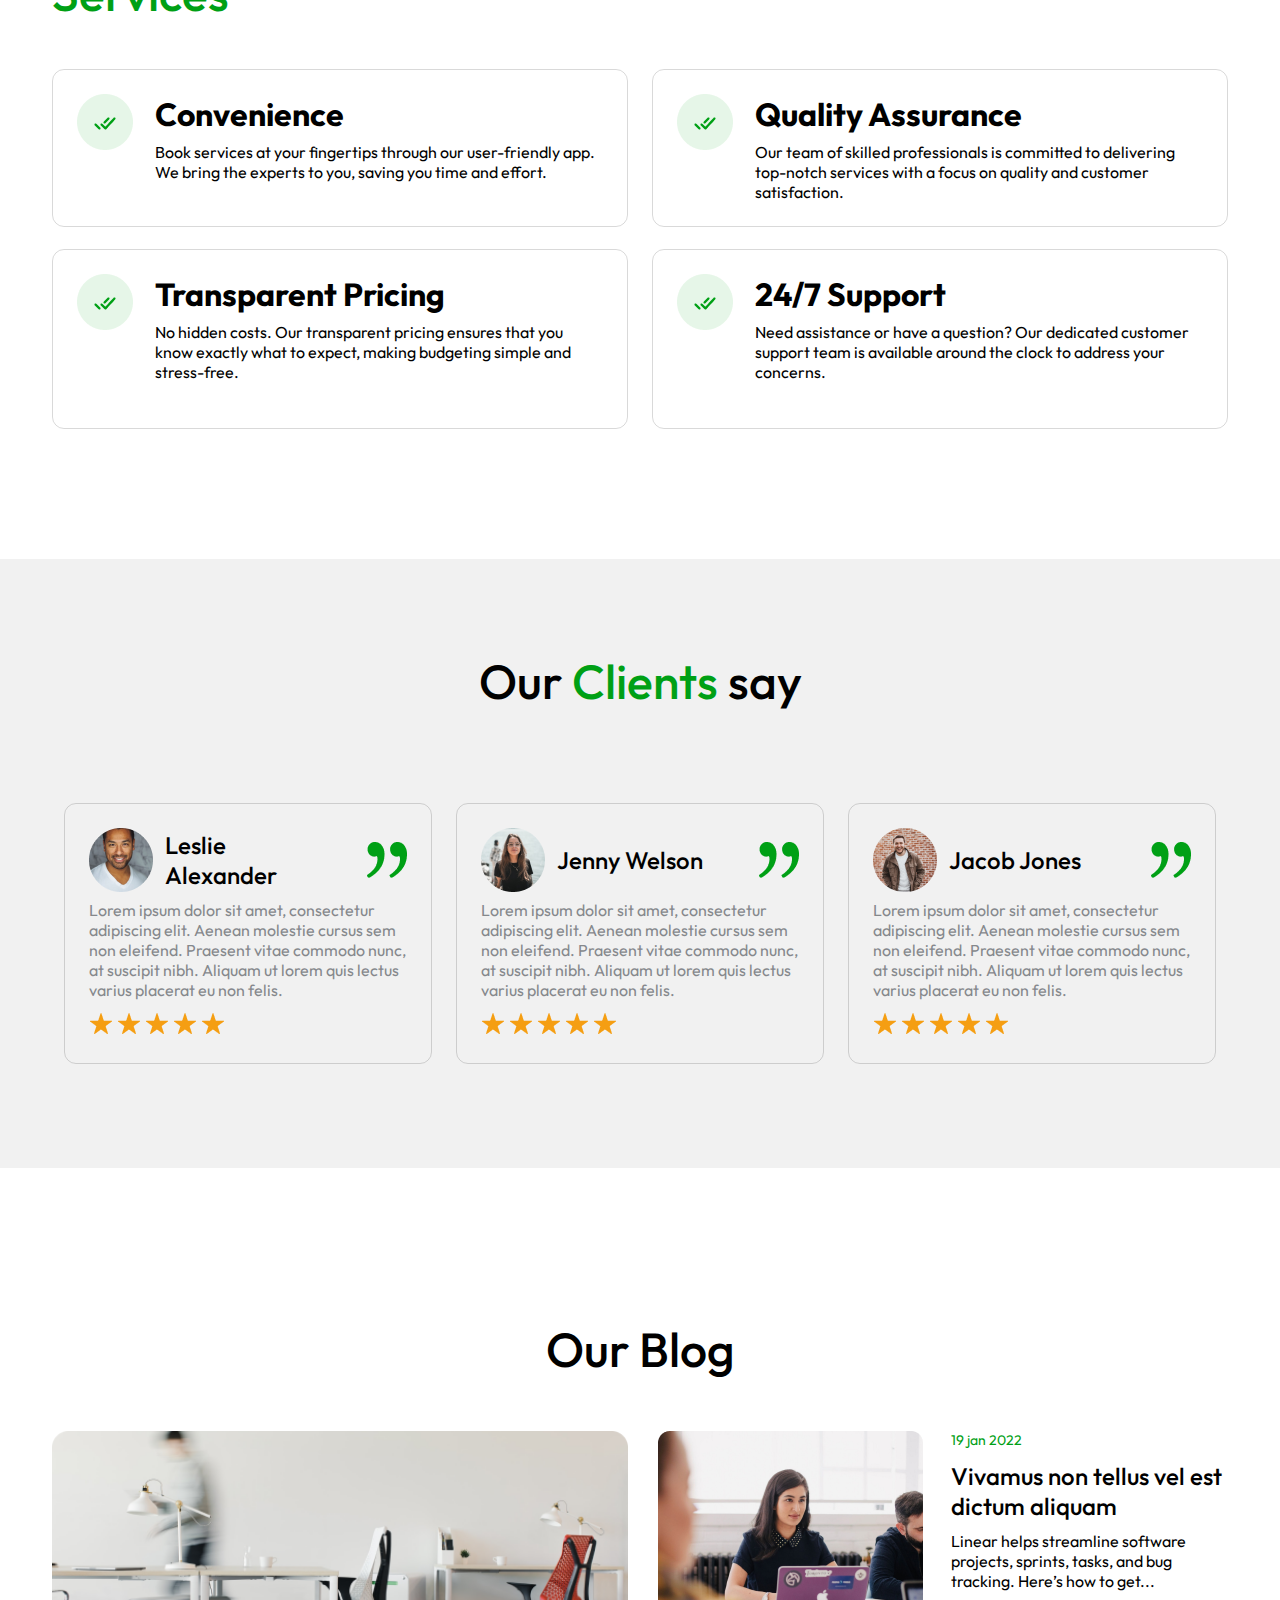
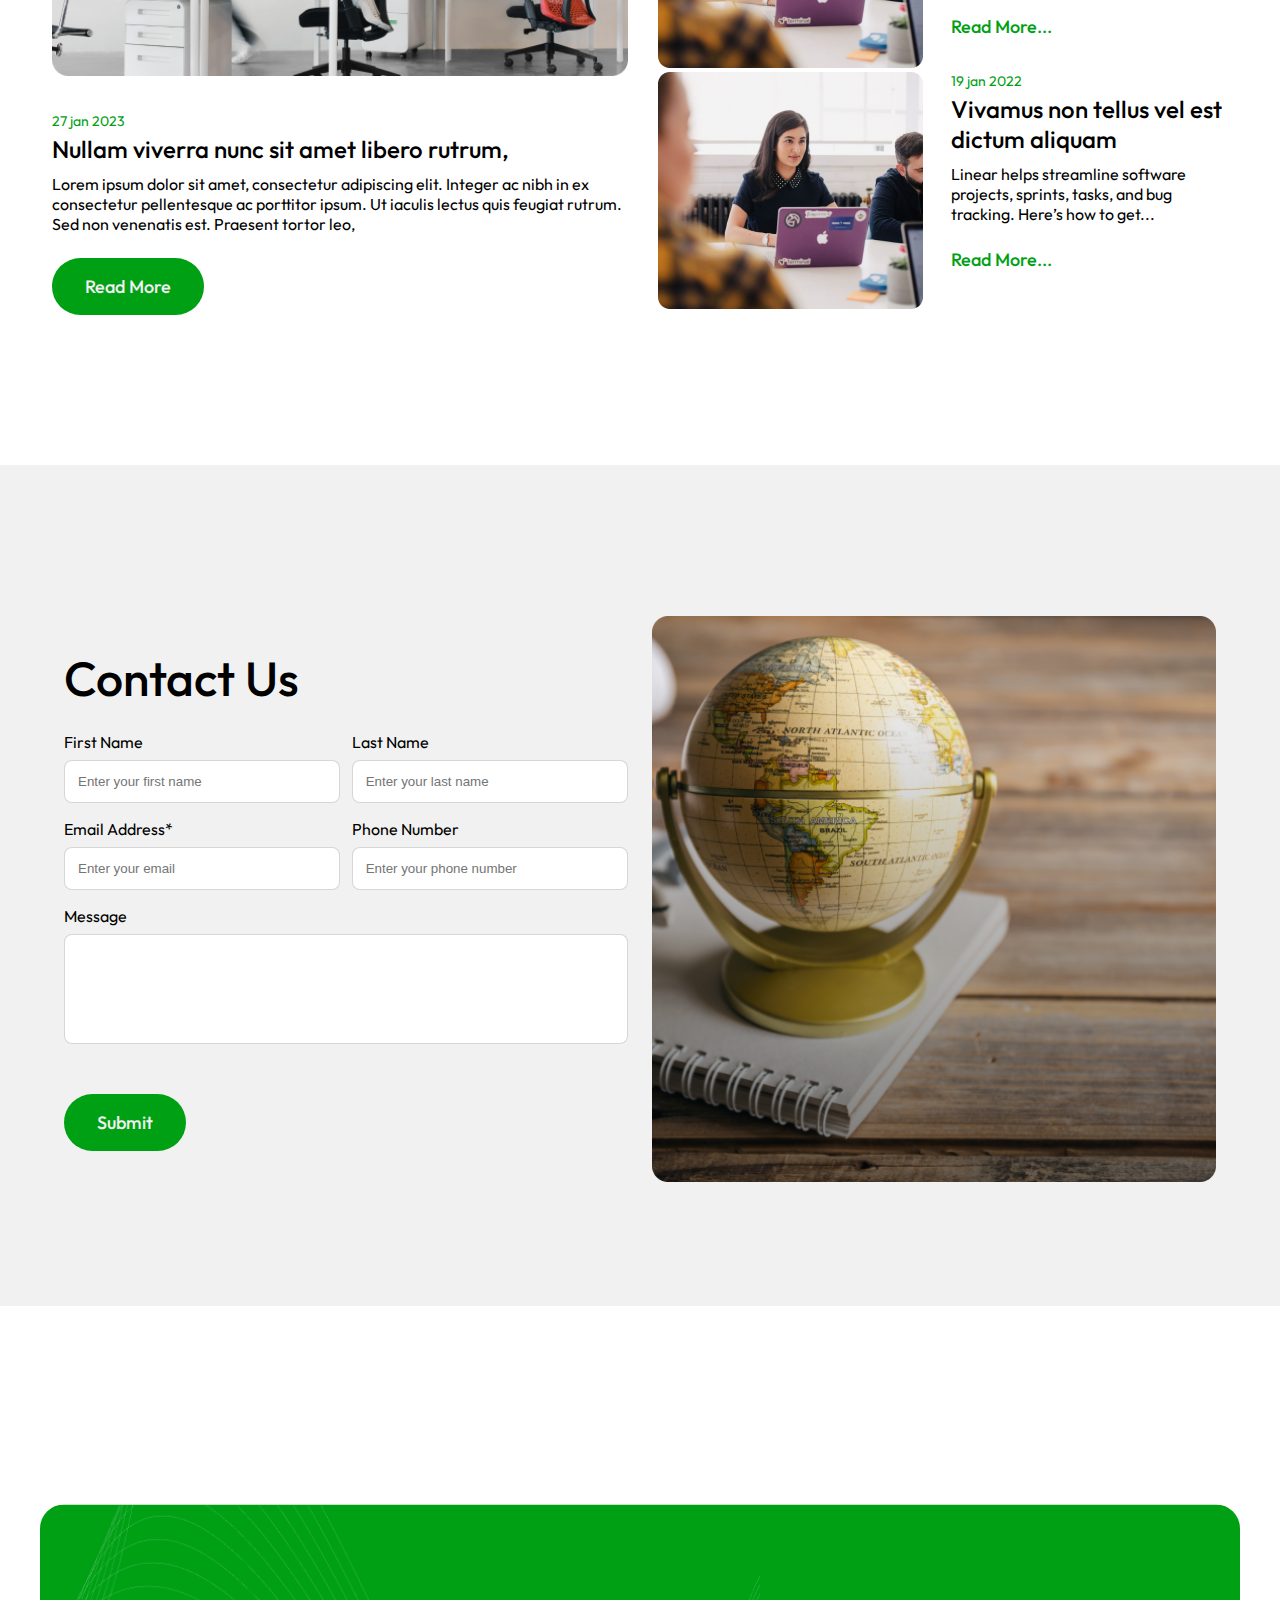
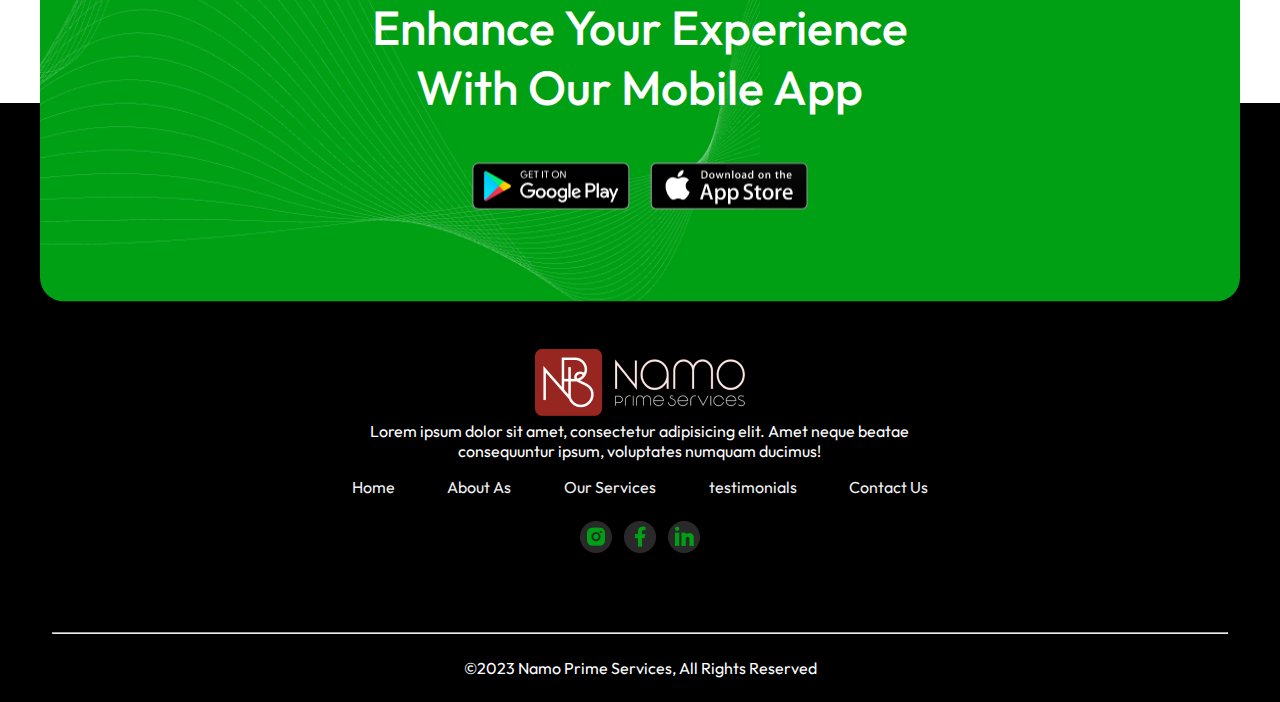
==== commit f6763115: "responsive change" ====
--- a/index1.html
+++ b/index1.html
@@ -73,7 +73,7 @@
         <!-- ####################### UNIQUE SELLING PREPOSITION #################### -->
         <div class="flex-wrap-sm mt-152">
             <div class="row align_center  text-md-center  just_centre">
-                <div class=" mb-lg-152 col-lg-6"><img class=" w-md-60 w-lg-100" src="./images/png/Group 2337 (1).png"
+                <div class=" mb-lg-152 col-lg-6"><img class=" w-md-60 w-lg-100 mt-md-100" src="./images/png/Group 2337 (1).png"
                         alt="img">
                 </div>
                 <div class="pl-44 col-lg-6">
@@ -401,7 +401,7 @@
                         <a href="" class="green_btn mt-46">Submit</a>
                     </div>
                     </form>
-                    <img class="col-lg-6 w-md-95" src="./images/png/glob image.png" alt="img">
+                    <img class="col-lg-6 w-md-60" src="./images/png/glob image.png" alt="img">
                 </div>
             </div>
         </div>
--- a/media _screen.css
+++ b/media _screen.css
@@ -63,7 +63,10 @@
     }
 
     .w-md-60 {
-        width: 60%;
+        width: 70%;
+    }
+    .mt-md-100{
+        margin-top: -100px !important;
     }
 
     .text-md-center {
@@ -87,10 +90,6 @@
 
     .fs-md-25 {
         font-size: 25px;
-    }
-
-    .w-md-95 {
-        width: 95%;
     }
 
     .mt-md-16 {
--- a/style1.css
+++ b/style1.css
@@ -285,6 +285,6 @@
 .justify-center {
     justify-content: center;
 }
-.mt-20 {
+/* .mt-20 {
     margin-top: 20px;
-}
+} */
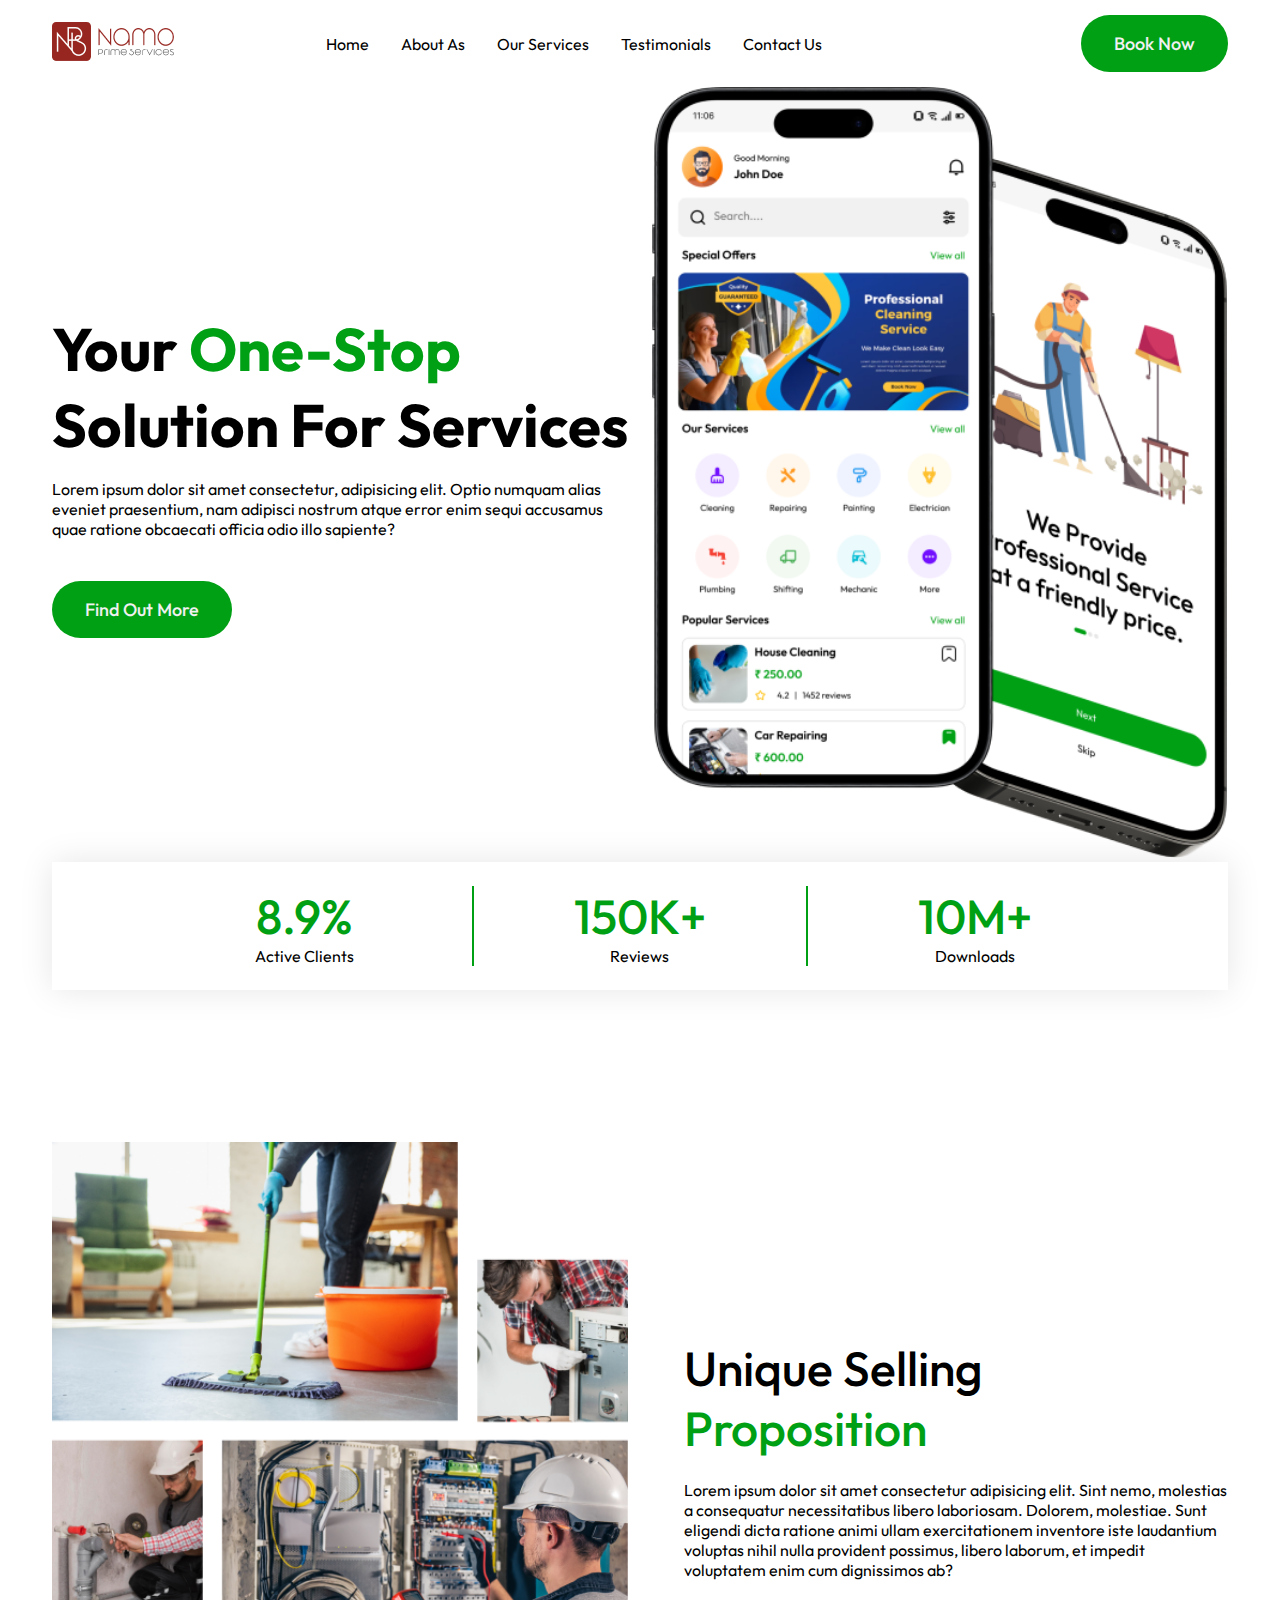
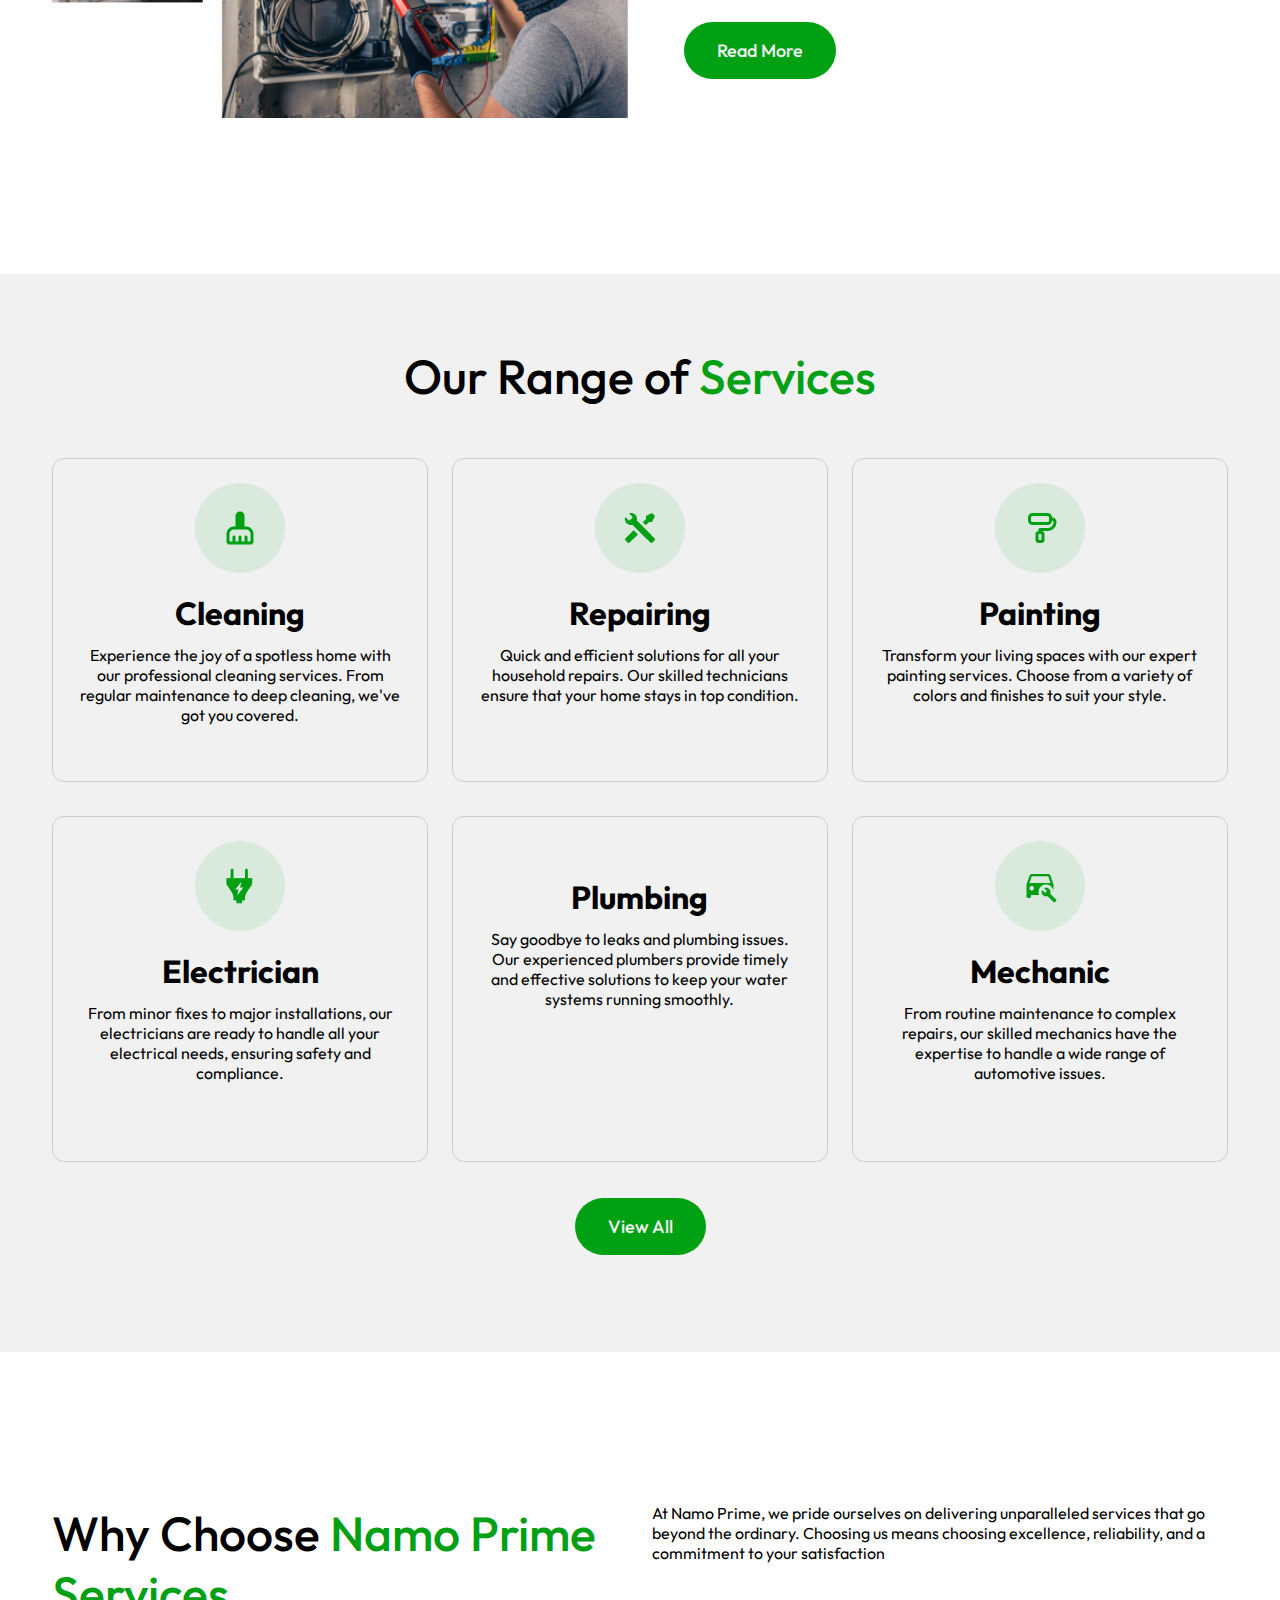
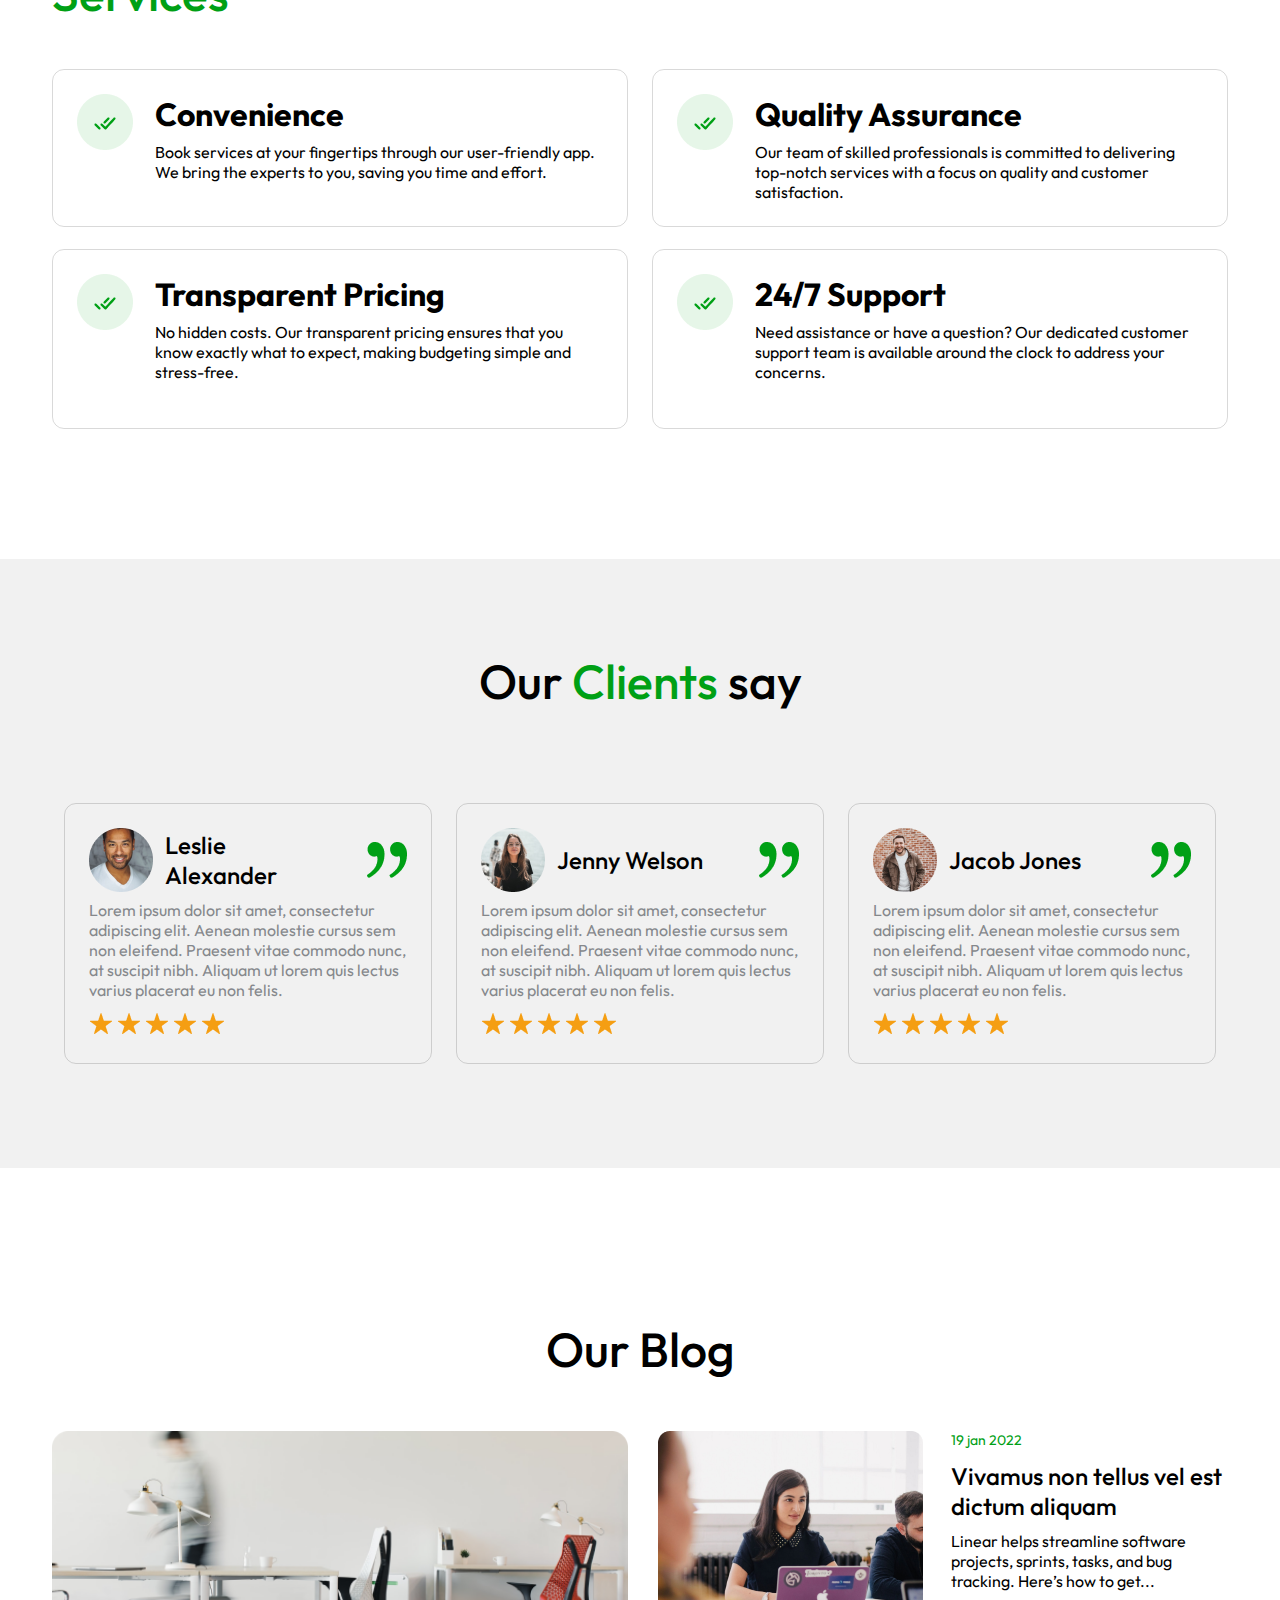
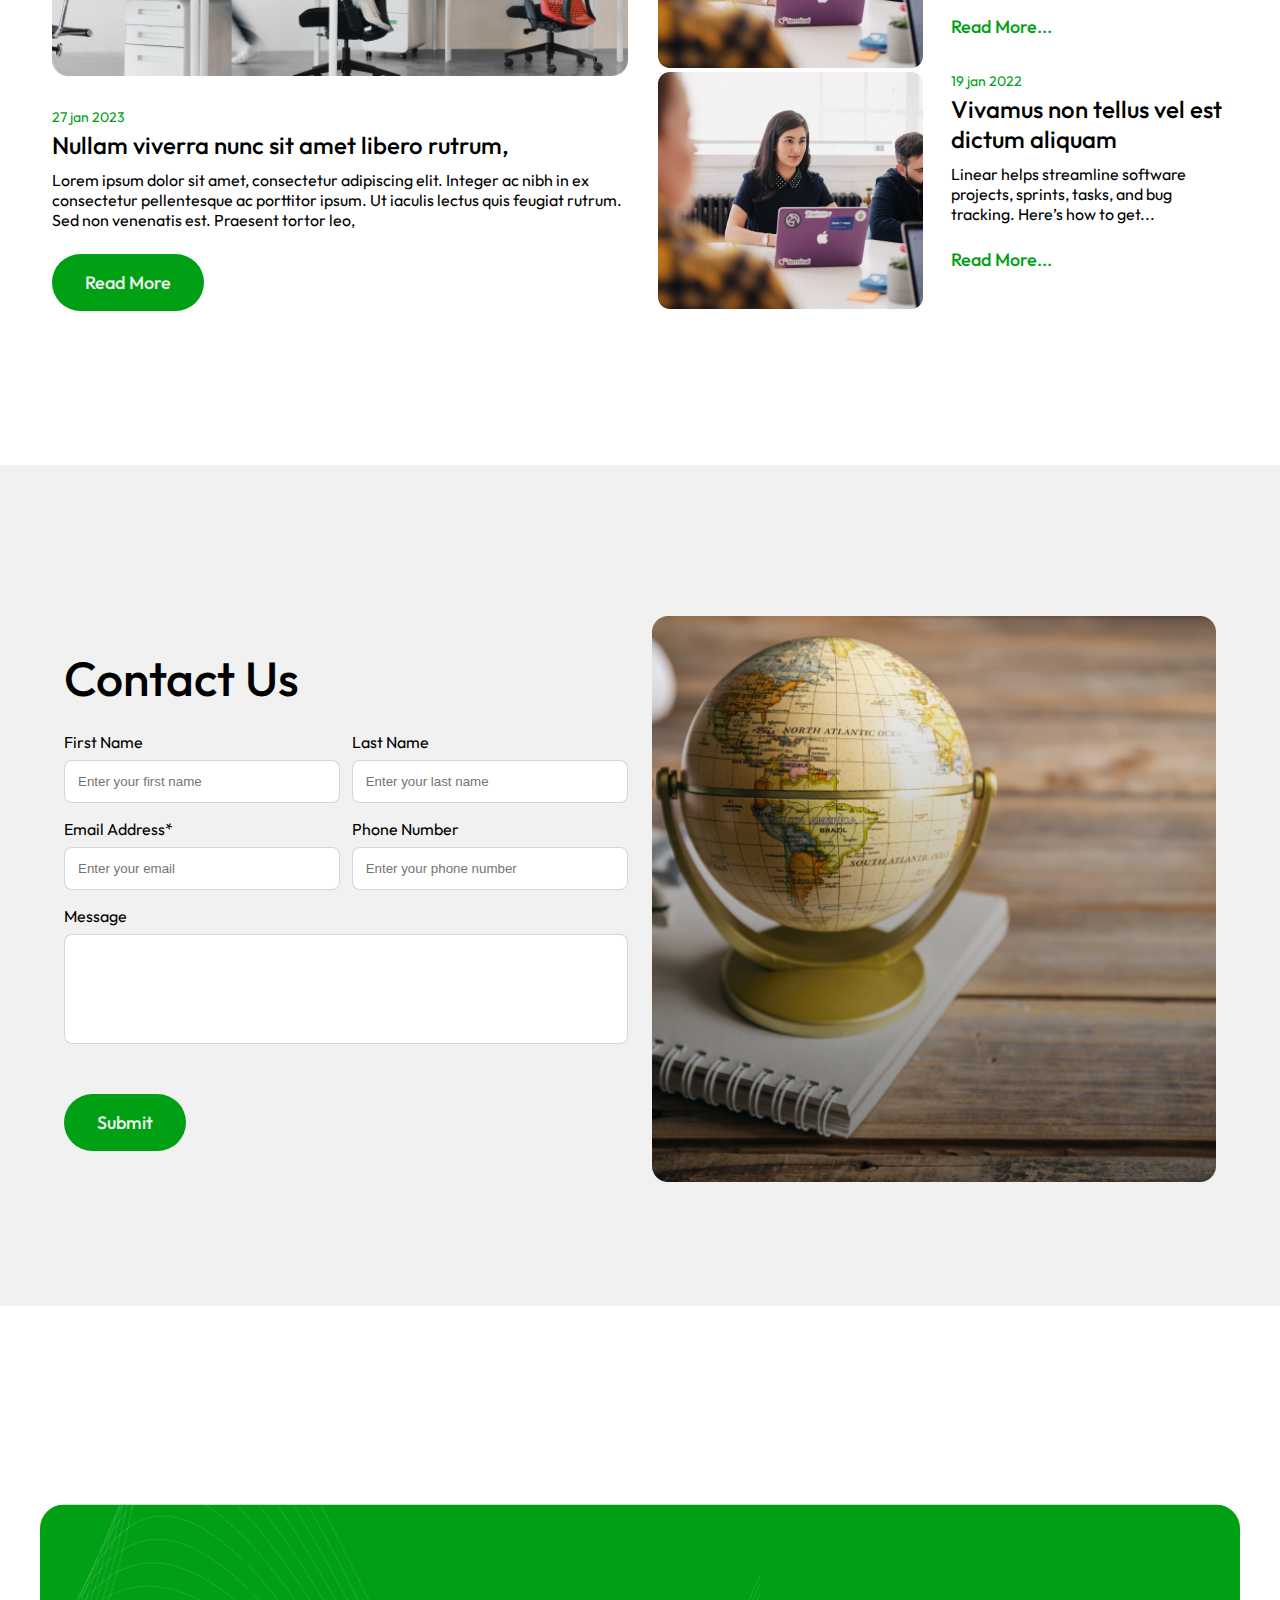
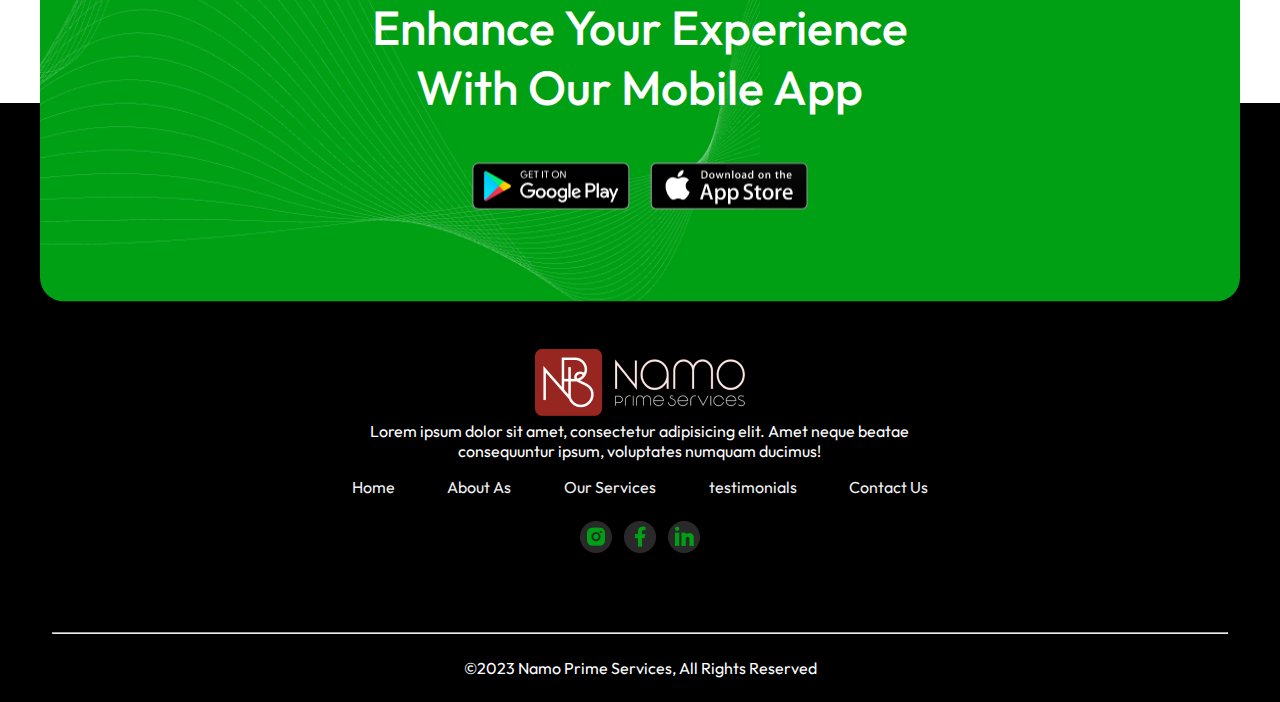
==== commit aff62402: "code" ====
--- a/index1.html
+++ b/index1.html
@@ -314,7 +314,7 @@
 
             <div class="row justify-between">
                 <div class="col-12 col-lg-6">
-                    <div><img  class="w-lg-100 w-md-95" src="./images/png/office Image.png" alt=""></div>
+                    <div class=" display-flex just_centre"><img  class="w-lg-100 w-md-95 w_sm_100" src="./images/png/office Image.png" alt=""></div>
                     <div class="pt-32 text-md-center">
                         <p class="fs-14 fw-400"><span class="highlight">27 jan 2023</span></p>
                         <h1 class="fw-500 fs-24 pt-4">Nullam viverra nunc sit amet libero rutrum,</h1>
--- a/media _screen.css
+++ b/media _screen.css
@@ -2,7 +2,8 @@
     .d_none {
         display: none !important;
     }
-    .d-block-992{
+
+    .d-block-992 {
         display: block !important;
     }
 
@@ -33,7 +34,7 @@
     }
 
     ul.Mobile-view {
-        
+
         justify-content: center;
         align-items: center;
         position: fixed;
@@ -65,12 +66,13 @@
     .w-md-60 {
         width: 70%;
     }
-    .mt-md-100{
+
+    .mt-md-100 {
         margin-top: -100px !important;
     }
 
     .text-md-center {
-        text-align: center ;
+        text-align: center;
     }
 
     .hero-section {
@@ -103,19 +105,24 @@
     .mb-md-sm-15 {
         margin-bottom: 15px;
     }
-    .mt-md-25{
+
+    .mt-md-25 {
         margin-top: 25px !important;
     }
-    .mt-md-50{
+
+    .mt-md-50 {
         margin-top: 50px !important;
     }
-    .pt-md-25{
+
+    .pt-md-25 {
         padding-top: 25px;
     }
-    .pb-md-25{
+
+    .pb-md-25 {
         padding-bottom: 25px;
     }
-    .mt-md-100{
+
+    .mt-md-100 {
         margin-top: -100px !important;
     }
 
@@ -202,7 +209,17 @@
         width: 70%;
     }
 
-
+    .pt-92 {
+        padding-top: 30px;
+    }
+
+    .pb-92 {
+        padding-bottom: 25px;
+    }
+
+    .w_sm_100 {
+        width: 100%;
+    }
 }
 
 @media (max-width:768px) {
@@ -244,6 +261,7 @@
         font-size: 40px;
         font-weight: 700;
     }
+
     .container .hero-section .w_50 {
         width: 100%;
     }
@@ -271,6 +289,14 @@
 
     .w-sm-48 {
         width: 49%;
+    }
+
+    .pt-92 {
+        padding-top: 40px;
+    }
+
+    .pb-92 {
+        padding-bottom: 25px;
     }
 
 
@@ -335,6 +361,14 @@
         width: 33.33%;
     }
 
+    .pt-92 {
+        padding-top: 92px;
+    }
+
+    .pb-92 {
+        padding-bottom: 92px;
+    }
+
 }
 
 
@@ -371,7 +405,7 @@
     }
 
     .d_block992 {
-        display: block ;
+        display: block;
     }
 
     .d_none992 {
@@ -428,22 +462,28 @@
     .pt-lg-151 {
         padding-top: 151px;
     }
-    .mt-lg-151{
+
+    .mt-lg-151 {
         margin-top: 151px !important;
     }
-    .justify-lg-start{
+
+    .justify-lg-start {
         justify-content: start !important;
     }
-    .mb-lg-152{
+
+    .mb-lg-152 {
         margin-bottom: 152px;
     }
-    .pt-lg-92{
+
+    .pt-lg-92 {
         padding-top: 92px;
     }
-    .pb-lg-92{
+
+    .pb-lg-92 {
         padding-bottom: 92px;
     }
-    .pb-lg-124{
+
+    .pb-lg-124 {
         padding-bottom: 124px;
     }
 
--- a/style1.css
+++ b/style1.css
@@ -196,12 +196,7 @@
 .width_70 {
     width: 70%;
 }
-.pt-92 {
-    padding-top: 92px;
-}
-.pb-92 {
-    padding-bottom: 92px;
-}
+
 .pt-151 {
     padding-top: 151px;
 }
